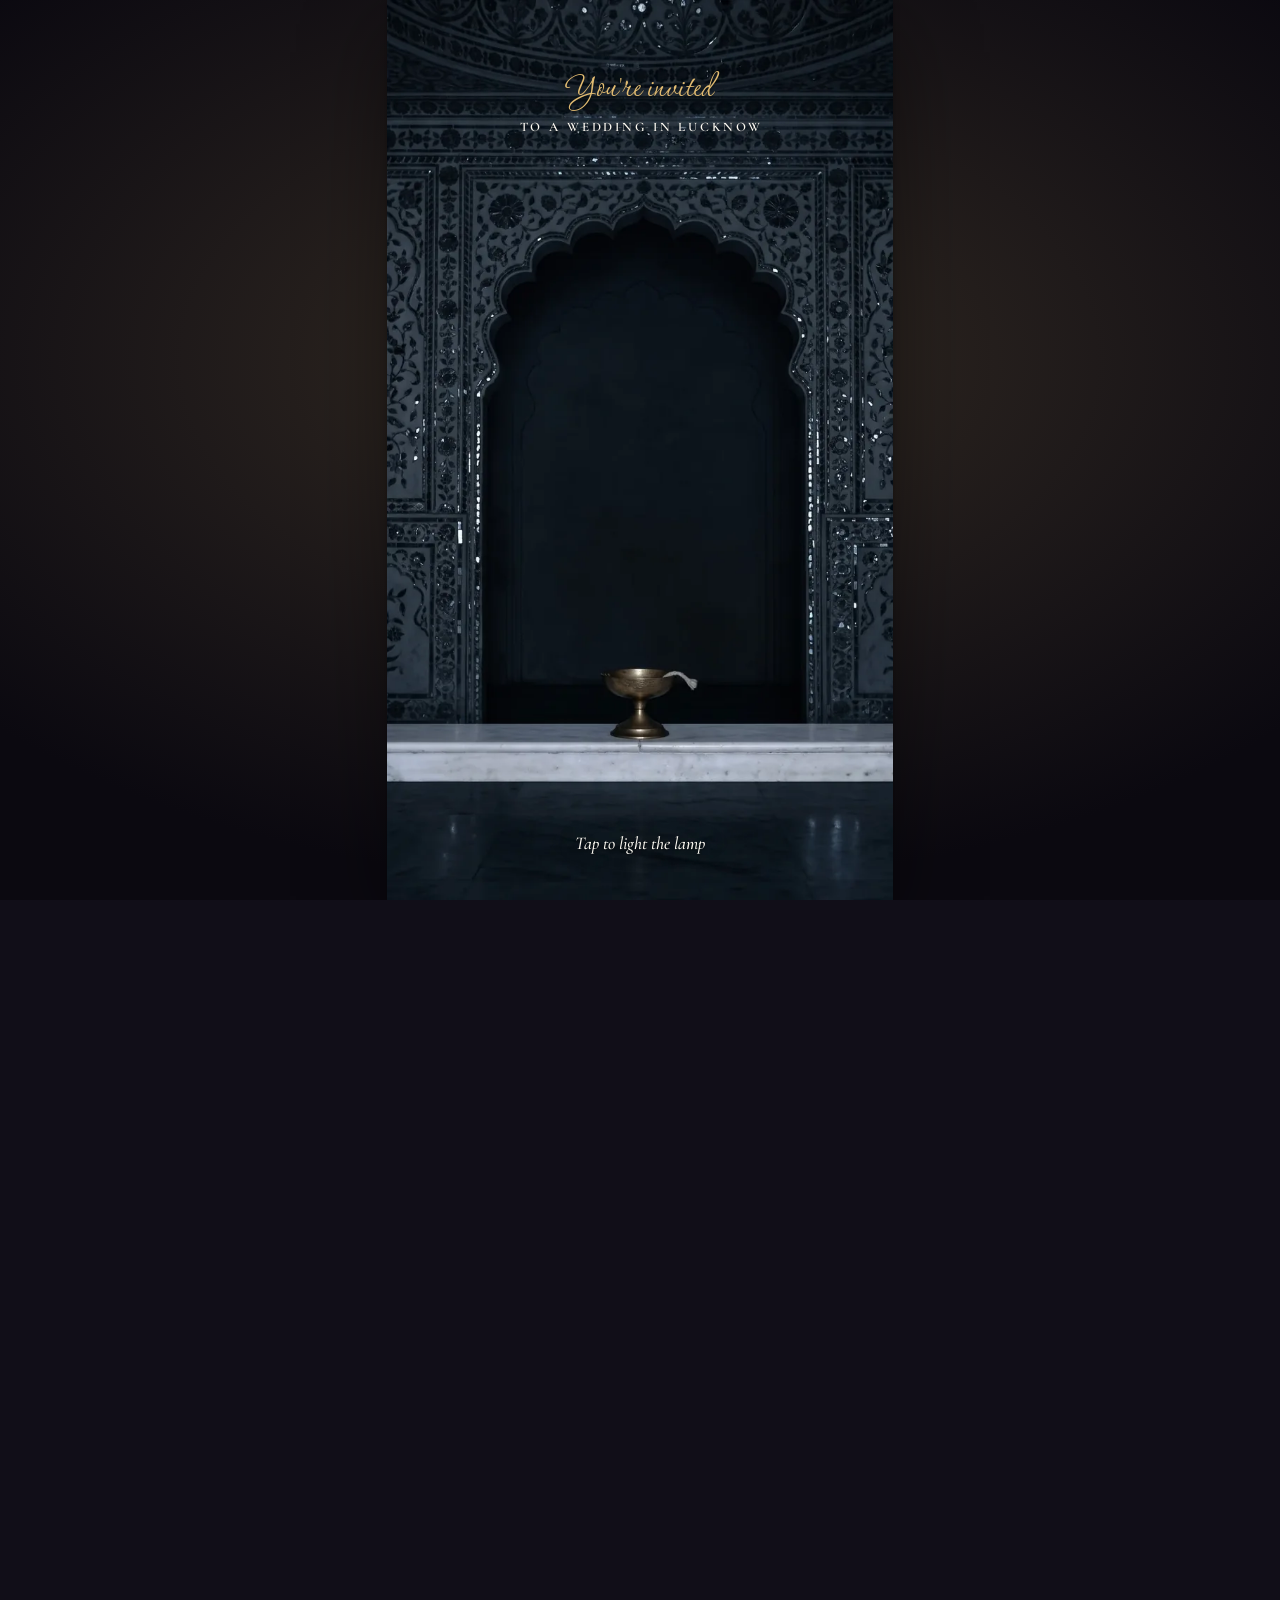
==== bride.html @ cad9c24d "Initial commit: Wedding invitation replication website with Bride and Groom cards" ====
<!doctype html>
<html lang="en">
<head>
<meta charset="utf-8">
<meta name="viewport" content="width=device-width, initial-scale=1, viewport-fit=cover">
<meta name="theme-color" content="#14111C">
<title>Priyanka &amp; Amit — 04 December 2026 | Wedding Invitation</title>
<meta name="description" content="An invitation to the auspicious wedding of Priyanka Yadav &amp; Amit Yadav, 04 December 2026, Lucknow.">

<link rel="icon" href="assets/images/logo-500.png">
<link rel="preconnect" href="https://fonts.googleapis.com">
<link rel="preconnect" href="https://fonts.gstatic.com" crossorigin>
<link href="https://fonts.googleapis.com/css2?family=Cormorant+Garamond:ital,wght@0,400;0,500;0,600;1,400;1,500&family=Pinyon+Script&family=Tiro+Devanagari+Hindi:ital@0;1&family=Cinzel:wght@400;600;700&display=swap" rel="stylesheet">
<link rel="stylesheet" href="assets/css/engine.css">

<style>
/* Ganesh & Shloka Top Bar */
.shloka-banner {
  text-align: center;
  color: #d9b26a;
  font-family: 'Tiro Devanagari Hindi', serif;
  font-size: 14px;
  letter-spacing: 0.06em;
  padding: 8px 12px 2px;
}
</style>

<script>
// Mock fetch for local file:// execution so theme.json loads flawlessly without CORS blocks
(function() {
  const THEME_DATA = {"layout": "keepsake", "id": "sheesh-mahal", "name": "Sheesh Mahal", "line": "A mirror palace in the dark. One lamp is lit, a thousand mirrors catch it, and your names wait in the glowing arch.", "story": "In a Sheesh Mahal, the walls and the dome are set with thousands of tiny convex mirrors, so one lamp is enough to light the whole hall. Your invite opens in the dark, lights a single lamp and lets the mirrors do the rest, then keeps glittering behind your names.", "palette": {"ink": "#F3EADB", "paper": "#14111C", "accent": "#D9B26A", "accent2": "#8E93A3", "gold": "#E2BC72", "night": "#0B0910"}, "fonts": {"script": "Corinthia", "serif": "Cormorant Garamond", "deva": "Tiro Devanagari Hindi", "display": "Italiana"}, "moods": {"haldi": {"accent": "#E3A93B", "paper": "#1B1510"}, "mehendi": {"accent": "#8DB36A", "paper": "#121712"}, "sangeet": {"accent": "#C58BD9", "paper": "#16101C"}, "wedding": {"accent": "#E07A62", "paper": "#1C1012"}, "reception": {"accent": "#D9B26A", "paper": "#14111C"}}, "opening": {"type": "keepsake", "gesture": "lamp", "film": "opening.mp4", "first": "opening-first.webp", "last": "opening-last.webp", "loop": "loop.mp4", "aspect": "9 / 16", "focus": [0.15, 0.18, 0.85, 0.86], "tap": [0.2, 0.24, 0.8, 0.86], "from": 0.3, "rate": 1.2, "writeAt": 4.3, "names": {"left": 0.27, "top": 0.33, "right": 0.73, "bottom": 0.64}, "tone": "light", "glints": [{"left": 0.02, "top": 0.12, "right": 0.2, "bottom": 0.72}, {"left": 0.8, "top": 0.12, "right": 0.98, "bottom": 0.72}, {"left": 0.12, "top": 0, "right": 0.88, "bottom": 0.16}], "hint": {"en": "Tap to light the lamp", "hi": "दीया जलाने के लिए छुएँ"}, "filmNote": "Made once in Google Flow (experiments/collections/2026-10-31-next-films, runs/flow/generations.json): Nano Banana keyframes sheesh-k0-a (the mirror hall in the dark, an unlit diya on a marble ledge) and sheesh-k1-a (the hall lit), and a Veo 3.1 Fast clip between them, cut at 5.6 s while the hall is at its brightest (Veo then dimmed it towards the keyframe), settled onto the first keyframe and cropped to the centred 9:16 window clear of Flow's marks. loop.mp4 is the film's last 1.5 s played backwards then forwards, so it starts on the frame the film ends on. Positions are fractions of the cropped frame.", "edge": {"top": "#111a23", "bottom": "#0c1822"}}, "art": {"closed": "closed.webp", "open": "open.webp", "hero": "hero.webp", "paper": "paper.webp", "frame": "frame.webp", "divider": "divider.webp", "corner": "corner.webp", "motif": "motif.webp", "frameZone": {"top": 0.3, "bottom": 0.9, "left": 0.17, "right": 0.83}, "heroCouple": null, "cardHero": {"file": "open.webp", "focus": [0.5, 0.45]}, "fn": {"haldi": "fn-haldi.webp", "mehendi": "fn-mehendi.webp", "sangeet": "fn-sangeet.webp", "wedding": "fn-wedding.webp", "reception": "fn-reception.webp", "engagement": "fn-engagement.webp"}, "venue": "venue.webp", "dress": "dress.webp", "scenes": {"invite": {"file": "scene-invite.webp", "corners": [[0.2025, 0.1426], [0.5293, 0.1396], [0.5312, 0.8037], [0.1992, 0.8076]]}, "welcome": {"file": "scene-welcome.webp", "corners": [[0.2773, 0.2292], [0.7227, 0.2285], [0.7373, 0.6582], [0.2715, 0.6608]]}, "table": {"file": "scene-table.webp", "corners": [[0.0651, 0.3984], [0.2324, 0.3936], [0.2227, 0.7842], [0.0482, 0.7881]]}, "favour": {"file": "scene-favour.webp", "corners": [[0.3252, 0.3594], [0.6777, 0.3604], [0.6758, 0.6221], [0.3213, 0.6201]]}}}};
  const origFetch = window.fetch;
  window.fetch = async function(url, options) {
    const urlStr = String(url);
    if (urlStr.includes("sheesh-mahal/theme.json") || urlStr.endsWith("theme.json")) {
      return new Response(JSON.stringify(THEME_DATA), {
        status: 200,
        headers: { "Content-Type": "application/json" }
      });
    }
    try {
      return await origFetch(url, options);
    } catch (e) {
      if (urlStr.includes("theme.json")) {
        return new Response(JSON.stringify(THEME_DATA), {
          status: 200,
          headers: { "Content-Type": "application/json" }
        });
      }
      throw e;
    }
  };
})();

window.SAATH = {
  "root": "assets/",
  "data": {
  "theme": "sheesh-mahal",
  "lang": "en",
  "community": "north-hindu",
  "her": {
    "en": "Priyanka",
    "hi": "प्रियंका",
    "full": {
      "en": "Ayu. Priyanka Yadav",
      "hi": "आयु० प्रियंका यादव"
    },
    "vibe": {
      "en": "Graceful & Radiant",
      "hi": "सौम्य एवं मनमोहक"
    },
    "loves": [
      "lotus",
      "traditional-music",
      "diya",
      "mehendi",
      "sitar",
      "peacock"
    ]
  },
  "him": {
    "en": "Amit",
    "hi": "अमित",
    "full": {
      "en": "Chi. Amit Yadav",
      "hi": "चि० अमित यादव"
    },
    "vibe": {
      "en": "Noble & Honorable",
      "hi": "सज्जन एवं कर्मठ"
    },
    "loves": [
      "cricket",
      "family",
      "travel",
      "music",
      "books"
    ]
  },
  "parents": {
    "her": {
      "en": "Smt. Vimla Yadav & Shri Shivram Yadav",
      "hi": "श्रीमती विमला यादव एवं श्री शिवराम यादव"
    },
    "him": {
      "en": "Smt. Janki Yadav & Late Shri Bajrang Yadav",
      "hi": "श्रीमती जानकी यादव एवं स्व० बजरंग यादव"
    }
  },
  "wedding": "2026-12-04T19:00:00+05:30",
  "city": {
    "en": "Lucknow",
    "hi": "लखनऊ"
  },
  "journey": {
    "from": {
      "en": "Lucknow",
      "hi": "लखनऊ"
    }
  },
  "venue": {
    "name": {
      "en": "Chaudhary Garden Marriage Lawn",
      "hi": "चौधरी गार्डेन मैरिज लॉन"
    },
    "address": {
      "en": "Shraddha Nagar, Sector-1, Gomti Nagar, Lucknow, Uttar Pradesh",
      "hi": "श्रद्धा नगर, सेक्टर-1, गोमती नगर, लखनऊ, उत्तर प्रदेश"
    },
    "map": "https://www.google.com/maps/search/?api=1&query=Chaudhary+Garden+Marriage+Lawn+Shraddha+Nagar+Sector+1+Gomti+Nagar+Lucknow"
  },
  "travel": [
    {
      "en": "Lucknow Charbagh Railway Station (LKO) is approx 25 minutes away.",
      "hi": "लखनऊ चारबाग रेलवे स्टेशन लगभग 25 मिनट की दूरी पर है।"
    },
    {
      "en": "Chaudhary Charan Singh International Airport (LKO) is approx 35 minutes away.",
      "hi": "चौधरी चरण सिंह अंतर्राष्ट्रीय हवाई अड्डा लगभग 35 मिनट की दूरी पर है।"
    }
  ],
  "stay": [
    {
      "name": {
        "en": "Family Residence & Guest Accommodations",
        "hi": "पारिवारिक निवास एवं अतिथि व्यवस्था"
      },
      "note": {
        "en": "33-C, Jai Vihar Colony, Lane-2, Indira Nagar, Lucknow",
        "hi": "33-सी, जय विहार कालोनी, लेन-2, इन्दिरा नगर, लखनऊ"
      }
    }
  ],
  "events": [
    {
      "id": "tel-pujan",
      "art": "haldi",
      "name": {
        "en": "Tel Pujan",
        "hi": "तेल पूजन"
      },
      "start": "2026-12-02T16:00:00+05:30",
      "end": "2026-12-02T20:00:00+05:30",
      "place": {
        "en": "Bride's Residence: 33-C, Jai Vihar Colony, Lane-2, Indira Nagar, Lucknow",
        "hi": "कन्या निवास: 33-सी, जय विहार कालोनी, लेन-2, इन्दिरा नगर, लखनऊ"
      },
      "dress": {
        "en": "Traditional Indian / Festive Auspicious",
        "hi": "पारंपरिक भारतीय परिधान"
      },
      "palette": [
        "#E3A93B",
        "#D9822B",
        "#F8E6C8"
      ]
    },
    {
      "id": "haldi-mehendi",
      "art": "mehendi",
      "name": {
        "en": "Haldi & Mehendi",
        "hi": "हल्दी एवं मेंहदी"
      },
      "start": "2026-12-03T16:00:00+05:30",
      "end": "2026-12-03T21:00:00+05:30",
      "place": {
        "en": "Bride's Residence: 33-C, Jai Vihar Colony, Lane-2, Indira Nagar, Lucknow",
        "hi": "कन्या निवास: 33-सी, जय विहार कालोनी, लेन-2, इन्दिरा नगर, लखनऊ"
      },
      "dress": {
        "en": "Yellows, Greens & Floral Elegance",
        "hi": "हल्दी पीला, हरा एवं फ्लोरल"
      },
      "palette": [
        "#F2C45A",
        "#4F7A3A",
        "#FEF3C7"
      ]
    },
    {
      "id": "wedding",
      "art": "wedding",
      "name": {
        "en": "Tilak & Shubh Vivah",
        "hi": "तिलक एवं शुभ विवाह"
      },
      "start": "2026-12-04T19:00:00+05:30",
      "end": "2026-12-04T23:59:00+05:30",
      "place": {
        "en": "Chaudhary Garden Marriage Lawn, Shraddha Nagar, Sector-1, Gomti Nagar, Lucknow",
        "hi": "चौधरी गार्डेन मैरिज लॉन, श्रद्धा नगर, सेक्टर-1, गोमती नगर, लखनऊ"
      },
      "dress": {
        "en": "Royal Indian Attire, Ethnic Silks & Sparkle",
        "hi": "शाही भारतीय परिधान, रेशमी वस्त्र"
      },
      "palette": [
        "#A3122F",
        "#E88B1E",
        "#F6ECD6"
      ]
    },
    {
      "id": "vidaai",
      "art": "reception",
      "name": {
        "en": "Vidaai (Bheegi Palkein)",
        "hi": "भीगी पलकें (विदाई)"
      },
      "start": "2026-12-05T07:00:00+05:30",
      "end": "2026-12-05T10:00:00+05:30",
      "place": {
        "en": "Chaudhary Garden Marriage Lawn, Gomti Nagar, Lucknow",
        "hi": "चौधरी गार्डेन मैरिज लॉन, गोमती नगर, लखनऊ"
      },
      "dress": {
        "en": "Traditional Indian",
        "hi": "पारंपरिक भारतीय"
      },
      "palette": [
        "#B88E62",
        "#D9B26A",
        "#F5EDE0"
      ]
    }
  ],
  "story": {
    "en": "With the divine blessings of Lord Ganesha and our revered elders, two families unite in love, joy, and celebration as Priyanka and Amit begin their lifelong sacred journey.",
    "hi": "परमपिता परमेश्वर एवं भगवान श्री गणेश की असीम अनुकम्पा से, हमारे आदरणीय बुजुर्गों के शुभाशीर्वाद से, प्रियंका एवं अमित का मंगल-परिणय संस्कार सम्पन्न होने जा रहा है।"
  },
  "timeline": [
    {
      "when": {
        "en": "02 Dec 2026",
        "hi": "०२ दिसम्बर २०२६"
      },
      "what": {
        "en": "Tel Pujan at Indira Nagar Residence",
        "hi": "शुभ तेल पूजन, इन्दिरा नगर निवास"
      }
    },
    {
      "when": {
        "en": "03 Dec 2026",
        "hi": "०३ दिसम्बर २०२६"
      },
      "what": {
        "en": "Haldi & Mehendi festivities",
        "hi": "उल्लास भरी हल्दी एवं मेंहदी की रस्म"
      }
    },
    {
      "when": {
        "en": "04 Dec 2026",
        "hi": "०४ दिसम्बर २०२६"
      },
      "what": {
        "en": "Tilak & Shubh Vivah, Chaudhary Garden",
        "hi": "तिलक एवं पावन शुभ विवाह संस्कार"
      }
    },
    {
      "when": {
        "en": "05 Dec 2026",
        "hi": "०५ दिसम्बर २०२६"
      },
      "what": {
        "en": "Vidaai - Bheegi Palkein",
        "hi": "स्नेह भरी विदाई - भीगी पलकें"
      }
    }
  ],
  "family": null,
  "families": [],
  "rsvp": true,
  "rsvpBy": "2026-11-28",
  "rsvpPhone": "9415837514",
  "contacts": [
    {
      "name": {
        "en": "Shri Shivram Yadav",
        "hi": "श्री शिवराम यादव"
      },
      "phone": "9415837514"
    },
    {
      "name": {
        "en": "Family Helpline",
        "hi": "परिवार संपर्क"
      },
      "phone": "9044802050"
    }
  ],
  "song": {
    "url": "",
    "title": {
      "en": "Shehnai & Sitar Melody",
      "hi": "शहनाई एवं सितार वादन"
    },
    "artist": "Classical Traditional"
  },
  "signoff": {
    "en": "Cordially Invited by: Smt. Vimla Yadav & Shri Shivram Yadav & Entire Family",
    "hi": "विनीत: श्रीमती विमला यादव व श्री शिवराम यादव एवं समस्त यादव परिवार"
  },
  "logo": {
    "family": "custom"
  },
  "logoSrc": "assets/images/logo.png",
  "logoDark": "assets/images/logo.png",
  "draft": false,
  "slug": "priyanka-amit",
  "api": null,
  "familyKey": null
}
};
</script>
</head>
<body class="sealed">

<a class="skip" href="#invitation" id="skip">Skip the opening and read the invitation</a>
<div class="backdrop" aria-hidden="true"></div>

<div class="gate" id="gate">
  <p class="greet" id="greet"></p>
  <div class="stage" id="stage"></div>
  <p class="hint" id="hint" aria-hidden="true"></p>
</div>

<main class="col" id="main">
  <p class="today" id="today" hidden></p>
  <header class="hero" id="hero">
    <img class="hero-art" id="heroArt" alt="" decoding="async">
    <div class="hero-words" id="heroWords"></div>
  </header>
  <a class="down" href="#paper" id="down"></a>
  <div class="paper" id="paper"></div>
</main>

<div class="controls" id="controls" hidden>
  <button class="lang" id="langBtn" type="button" aria-label="Switch language"></button>
  <button class="sound" id="soundBtn" type="button" aria-pressed="false" aria-label="Play music">
    <svg class="i-play" viewBox="0 0 24 24" aria-hidden="true"><path d="M8 5.5v13l10.5-6.5z" fill="currentColor"/></svg>
    <svg class="i-pause" viewBox="0 0 24 24" aria-hidden="true"><path d="M7.5 5.5h3v13h-3zM13.5 5.5h3v13h-3z" fill="currentColor"/></svg>
  </button>
</div>

<audio id="music" preload="none" loop></audio>
<script src="assets/js/openings.js"></script>
<script src="assets/js/engine.js"></script>
</body>
</html>
---- assets/css/engine.css ----
/* The invite engine's styles. Every collection sets the palette and fonts through theme.json;
   nothing here names a collection except the few opening-specific touches at the end. */
:root {
  --ink: #574d43;
  --paper: #fbf8f2;
  --accent: #a3122f;
  --accent2: #e88b1e;
  --gold: #b08d4c;
  --night: #2a1f18;
  --linen: color-mix(in srgb, var(--paper) 82%, var(--ink));
  --ink-soft: color-mix(in srgb, var(--ink) 68%, var(--paper));
  --hi: color-mix(in srgb, var(--paper) 55%, white);
  --lo: color-mix(in srgb, var(--ink) 22%, transparent);
  --line: color-mix(in srgb, var(--gold) 32%, transparent);
  --gold-deep: color-mix(in srgb, var(--gold) 72%, black);
  --foil: linear-gradient(100deg, color-mix(in srgb, var(--gold) 72%, black) 0%, var(--gold) 22%, color-mix(in srgb, var(--gold) 45%, white) 38%, color-mix(in srgb, var(--gold) 92%, black) 55%, color-mix(in srgb, var(--gold) 62%, white) 72%, color-mix(in srgb, var(--gold) 70%, black) 100%);
  --foil-deep: linear-gradient(100deg, color-mix(in srgb, var(--gold) 55%, black) 0%, color-mix(in srgb, var(--gold) 85%, black) 30%, color-mix(in srgb, var(--gold) 70%, white) 48%, color-mix(in srgb, var(--gold) 80%, black) 66%, color-mix(in srgb, var(--gold) 50%, black) 100%);
  --script: "Pinyon Script", "Tiro Devanagari Hindi", cursive;
  --serif: "Cormorant Garamond", "Tiro Devanagari Hindi", Georgia, serif;
  --deva: "Tiro Devanagari Hindi", "Cormorant Garamond", serif;
  /* The second languages beyond Hindi (10 November 2026): each script's face, which a theme may
     replace (fonts.mr …, set by engine.js). Every rule written for Hindi covers them too, with
     --deva swapped for the line's own script just below. */
  --l2-mr: "Tiro Devanagari Marathi", "Tiro Devanagari Hindi", serif;
  --l2-bn: "Tiro Bangla", serif;
  --l2-as: "Tiro Bangla", serif;
  --l2-pa: "Tiro Gurmukhi", serif;
  --l2-ur: "Gulzar", "Noto Nastaliq Urdu", serif;
  --display: var(--serif);
  --paper-tex: none;
  --col: min(100vw, 460px);
  --safe-t: env(safe-area-inset-top, 0px);
  --safe-b: env(safe-area-inset-bottom, 0px);
  --ease-out: cubic-bezier(0.23, 1, 0.32, 1);
  --ease-io: cubic-bezier(0.77, 0, 0.175, 1);
}
/* Drawn inside the site's iPhone mockup (?phone=1): inside a frame env() is always 0, so the
   island and home bar get an iPhone 15's real insets. The painting still runs under the island. */
:root.in-phone { --safe-t: 59px; --safe-b: 34px; }
:root.in-phone [id] { scroll-margin-top: var(--safe-t); }
/* A section's own top padding (56 to 64px) already clears the island, so it lands flush. */
:root.in-phone .sec[id] { scroll-margin-top: 0; }
body.dark {
  --ink-soft: color-mix(in srgb, var(--ink) 80%, var(--paper));
  --linen: color-mix(in srgb, var(--paper) 85%, black);
  --hi: color-mix(in srgb, var(--paper) 80%, white);
  --lo: rgba(0, 0, 0, 0.45);
  --gold-deep: color-mix(in srgb, var(--gold) 70%, white);
}

* { box-sizing: border-box; }
html { -webkit-text-size-adjust: 100%; scroll-behavior: smooth; }
body { margin: 0; background: var(--linen); color: var(--ink); font: 400 18px/1.55 var(--serif); -webkit-font-smoothing: antialiased; overflow-x: hidden; }
html:has(body.sealed), body.sealed { overflow: hidden; height: 100svh; }
:is(:lang(hi), :lang(mr), :lang(bn), :lang(as), :lang(pa), :lang(ur)) { font-family: var(--deva); }
/* Each second language's lines take its own script's face wherever a rule asks for --deva. */
:lang(mr) { --deva: var(--l2-mr); }
:lang(bn) { --deva: var(--l2-bn); }
:lang(as) { --deva: var(--l2-as); }
:lang(pa) { --deva: var(--l2-pa); }
:lang(ur) { --deva: var(--l2-ur); }
img { display: block; max-width: 100%; }
button { font: inherit; color: inherit; }
:focus-visible { outline: 2px solid var(--gold); outline-offset: 3px; }

.skip { position: fixed; left: 12px; top: 12px; z-index: 50; padding: 10px 14px; background: var(--paper); color: var(--ink); border-radius: 8px; transform: translateY(-160%); transition: transform 200ms var(--ease-out); }
.skip:focus { transform: none; }
/* Round the invitation on a wide screen: a dim room in the theme's night colour, lit where the
   invitation stands, the way a story is shown on a laptop. Never a blurred copy of the art. */
.backdrop { position: fixed; inset: 0; z-index: -1; background: var(--linen); }
@media (min-width: 560px) { .backdrop { background: radial-gradient(90% 75% at 50% 40%, color-mix(in srgb, var(--night) 80%, var(--gold) 20%), var(--night) 78%); } }

/* ───────── The gate ───────── */
/* The opening's painting fills the screen, under the island and the home bar, and the greeting and
   the hint sit on it (founder, 21 October 2026). The engine sizes the painting's box (fitGate). */
.gate {
  position: fixed; inset: 0; z-index: 20; overflow: hidden;
  background: radial-gradient(120% 80% at 50% 45%, color-mix(in srgb, var(--paper) 70%, transparent), transparent 70%), var(--linen);
  transition: opacity 900ms var(--ease-out), visibility 0s linear 900ms;
}
body.dark .gate { background: radial-gradient(120% 80% at 50% 45%, color-mix(in srgb, var(--night) 60%, transparent), transparent 70%), var(--night); }
/* Until the painting loads, the screen takes its measured edge colours. */
.gate[data-edge], body.dark .gate[data-edge] { background: linear-gradient(var(--gate-top) 18%, var(--gate-bottom) 82%); }
.gate.gone { opacity: 0; visibility: hidden; pointer-events: none; }
/* A screen much wider than the painting (a laptop) shows its whole height in the middle, in the
   same dim room as the invitation (.backdrop), not a blurred copy of it. */
.gate-fill { position: absolute; inset: 0; display: none; background: radial-gradient(90% 75% at 50% 40%, color-mix(in srgb, var(--night) 80%, var(--gold) 20%), var(--night) 78%); }
.gate.framed .gate-fill { display: block; }
.gate-mirror { position: absolute; display: none; background-repeat: no-repeat; transform: scaleY(-1); pointer-events: none; }
.gate.mirrored .gate-mirror { display: block; }
.gate.framed .op-frame { box-shadow: 0 24px 80px rgba(0, 0, 0, 0.42), 0 2px 6px rgba(0, 0, 0, 0.25); }
.stage { position: absolute; inset: 0; z-index: 0; }

/* Taps pass through the words to the painting. Each takes the tone that reads on the part of the
   painting under it, and a soft frost when that part is busy (readGate, as the hero's words do). */
.greet, .hint { position: absolute; z-index: 1; left: 0; right: 0; width: fit-content; max-width: calc(100% - 32px); margin: 0 auto; text-align: center; text-wrap: balance; pointer-events: none; isolation: isolate; --frost-rgb: 0 0 0; --frost-a: 0; --frost-blur: 0px; }
/* As much room above as the hero's words have: 7.5% of the screen, and 4% under an island or notch
   (in the site's phone mockup the island ends 52px down). */
.greet { top: max(7.5svh, calc(var(--safe-t) + 4svh)); font: 400 clamp(32px, 9vw, 40px)/1.1 var(--script); color: var(--gate-lo); }
:root.in-phone .greet { top: calc(52px + 4svh); }
.hint { bottom: max(calc(var(--safe-b) + 22px), 5svh); font: italic 500 18px/1.3 var(--serif); color: var(--gate-ink); animation: hint 2.8s ease-in-out infinite; }
.greet small { display: block; margin-top: 6px; font: 600 13px/1.4 var(--serif); letter-spacing: 0.22em; text-transform: uppercase; color: var(--gate-ink); }
.greet:is(:lang(hi), :lang(mr), :lang(bn), :lang(as), :lang(pa), :lang(ur)) { font: 400 27px/1.3 var(--deva); }
.greet:is(:lang(hi), :lang(mr), :lang(bn), :lang(as), :lang(pa), :lang(ur)) small { letter-spacing: 0.02em; text-transform: none; font: 400 15.5px/1.5 var(--deva); }
.hint:is(:lang(hi), :lang(mr), :lang(bn), :lang(as), :lang(pa), :lang(ur)) { font: 400 16.5px/1.4 var(--deva); }
.greet.tone-dark { color: var(--gate-hi); }
.greet.tone-dark small, .hint.tone-dark { color: var(--gate-cream); }
.greet.tone-dark, .hint.tone-dark { text-shadow: 0 0 18px rgba(0, 0, 0, 0.62), 0 1px 3px rgba(0, 0, 0, 0.55); }
.greet.tone-light, .hint.tone-light { text-shadow: 0 0 18px rgb(255 252 244 / 0.85), 0 0 4px rgb(255 252 244 / 0.7); }
.greet::before, .hint::before { content: ""; position: absolute; z-index: -1; pointer-events: none; inset: -30% -16%; background: radial-gradient(closest-side, rgb(var(--frost-rgb) / var(--frost-a)) 0%, rgb(var(--frost-rgb) / calc(var(--frost-a) * 0.8)) 55%, rgb(var(--frost-rgb) / 0) 100%); -webkit-backdrop-filter: blur(var(--frost-blur)); backdrop-filter: blur(var(--frost-blur)); -webkit-mask-image: radial-gradient(closest-side, #000 60%, transparent 100%); mask-image: radial-gradient(closest-side, #000 60%, transparent 100%); }
.hint::before { inset: -70% -18%; }
@keyframes hint { 50% { translate: 0 -3px; } }
.gate.opening .greet, .gate.opening .hint { opacity: 0; animation: none; transition: opacity 400ms ease; }

.op-frame { position: absolute; inset: 0; overflow: visible; }
.op-frame > img { position: absolute; inset: 0; width: 100%; height: 100%; object-fit: cover; }
.op-pulse { position: absolute; inset: -9%; border-radius: 50%; border: 1px solid color-mix(in srgb, var(--gold) 70%, transparent); animation: pulse 2.8s var(--ease-out) infinite; pointer-events: none; }
@keyframes pulse { 0% { scale: 0.86; opacity: 0.9; } 70%, 100% { scale: 1.25; opacity: 0; } }
.op-glow { position: absolute; width: 14%; aspect-ratio: 1; translate: -50% -50%; border-radius: 50%; pointer-events: none; mix-blend-mode: screen; background: radial-gradient(closest-side, rgba(255, 246, 220, 0.95), rgba(255, 214, 140, 0.5) 45%, rgba(255, 200, 120, 0) 100%); opacity: 0; scale: 0.4; transition: scale 1800ms var(--ease-out), opacity 600ms ease; }
.op-glow.on { opacity: 1; scale: 9; }

/* Envelope */
.op-envelope { perspective: 1600px; }
.op-inside { position: absolute; inset: 0; overflow: hidden; background: linear-gradient(180deg, #efe4cf, #f7efdf 45%, #ead9b8) center / cover; }
.op-inside .op-light { position: absolute; left: var(--cx); top: var(--cy); width: 70%; aspect-ratio: 1 / 1.3; translate: -50% -50%; border-radius: 50%; background: radial-gradient(closest-side, rgba(255, 253, 246, 1), rgba(255, 240, 205, 0.95) 22%, rgba(250, 222, 160, 0.55) 52%, rgba(246, 214, 150, 0)); opacity: 0; scale: 0.15; }
.op-flap { position: absolute; inset: 0; background: #f4eee4 center / 100% 100% no-repeat; backface-visibility: hidden; transition: transform 1250ms cubic-bezier(0.55, 0, 0.25, 1), opacity 650ms ease 650ms, filter 1250ms ease; }
.op-flap.top { clip-path: polygon(0 0, 100% 0, var(--cx) var(--cy)); transform-origin: 50% 0; }
.op-flap.bottom { clip-path: polygon(0 100%, 100% 100%, var(--cx) var(--cy)); transform-origin: 50% 100%; }
.op-flap.left { clip-path: polygon(0 0, 0 100%, var(--cx) var(--cy)); transform-origin: 0 50%; filter: brightness(0.985); }
.op-flap.right { clip-path: polygon(100% 0, 100% 100%, var(--cx) var(--cy)); transform-origin: 100% 50%; filter: brightness(0.985); }
.op-ring { position: absolute; inset: 0; width: 100%; height: 100%; pointer-events: none; mix-blend-mode: screen; }
.op-seal { position: absolute; left: var(--cx); top: var(--cy); width: 27%; aspect-ratio: 1; translate: -50% -50%; padding: 0; border: 0; border-radius: 50%; background: none; cursor: pointer; filter: drop-shadow(0 5px 6px rgba(70, 50, 22, 0.32)) drop-shadow(0 1px 1px rgba(70, 50, 22, 0.3)); transition: scale 160ms var(--ease-out), opacity 500ms ease, filter 500ms ease; -webkit-tap-highlight-color: transparent; }
.op-seal canvas { width: 100%; height: 100%; display: block; }
.op-seal:active, .op-seal.pressed { scale: 0.95; }
.op-seal.gone { scale: 1.16; opacity: 0; filter: blur(3px); pointer-events: none; }
.op-seal.gone .op-pulse { display: none; }
.op-envelope.open .op-inside .op-light { opacity: 1; scale: 3.2; transition: scale 1500ms var(--ease-out) 100ms, opacity 500ms ease; }
.op-envelope.open .op-flap { filter: brightness(0.9); }
.op-envelope.open .op-flap.top { transform: rotateX(-112deg); opacity: 0; }
.op-envelope.open .op-flap.bottom { transform: rotateX(112deg); opacity: 0; transition-delay: 160ms, 810ms, 160ms; }
.op-envelope.open .op-flap.left { transform: rotateY(112deg); opacity: 0; transition-delay: 80ms, 730ms, 80ms; }
.op-envelope.open .op-flap.right { transform: rotateY(-112deg); opacity: 0; transition-delay: 80ms, 730ms, 80ms; }
/* An envelope lying on paper: the closed painting stays whole; the V flap folds up from its hinge
   while the open painting (flap lying open, the card showing) fades in. */
.op-envelope.on-paper .op-over { position: absolute; inset: 0; width: 100%; height: 100%; object-fit: cover; transition: opacity 700ms ease 420ms; }
.op-envelope.on-paper .op-flap.top { clip-path: polygon(var(--fx0) var(--fy0), var(--fx1) var(--fy0), var(--tx) var(--ty)); transform-origin: 50% var(--fy0); z-index: 4; }
.op-envelope.on-paper .op-seal { z-index: 6; }
/* On the desk (openings.js unfold): the envelope's inside, the flap's paper back, the card and the pocket in front of it. */
.op-hollow { position: absolute; inset: 0; z-index: 1; opacity: 0; transition: opacity 180ms ease; background: linear-gradient(180deg, color-mix(in srgb, var(--env-paper, #e9dcc3) 78%, #3a2a1a) 0%, color-mix(in srgb, var(--env-paper, #e9dcc3) 94%, #3a2a1a) 75%); }
.op-flapback { position: absolute; inset: 0; z-index: 1; transform: scaleY(0); background: linear-gradient(0deg, color-mix(in srgb, var(--env-paper, #efe4cf) 92%, #5a4630), color-mix(in srgb, var(--env-paper, #efe4cf) 88%, white) 70%); }
.op-card { position: absolute; z-index: 2; border-radius: 3px; background: var(--card-paper, #fbf6ea) var(--paper-tex) center / 420px; box-shadow: 0 1px 2px rgba(60, 40, 20, 0.25), 0 12px 28px rgba(60, 40, 20, 0.2); transform-origin: 50% 50%; will-change: transform; }
.op-card.out { z-index: 7; }
.op-card-in { position: absolute; inset: 6%; display: grid; place-content: center; justify-items: center; text-align: center; border: 1px solid color-mix(in srgb, var(--gold) 55%, transparent); color: var(--gold-deep); }
.op-card-in p { margin: 0; }
.op-card .k { font: 500 clamp(9px, 2.5vw, 12px)/1.4 var(--serif); letter-spacing: 0.2em; text-transform: uppercase; }
.op-card .n { padding: 0.1em 0.2em 0.18em; font: 400 clamp(22px, 7vw, 32px)/1.05 var(--script); }
.op-card .a { font: italic 400 clamp(13px, 3.8vw, 17px)/1 var(--serif); }
.op-card:is(:lang(hi), :lang(mr), :lang(bn), :lang(as), :lang(pa), :lang(ur)) .k, .op-card:is(:lang(hi), :lang(mr), :lang(bn), :lang(as), :lang(pa), :lang(ur)) .a { font-family: var(--deva); font-style: normal; letter-spacing: 0; text-transform: none; }
.op-card:is(:lang(hi), :lang(mr), :lang(bn), :lang(as), :lang(pa), :lang(ur)) .n { font: 400 clamp(20px, 6vw, 28px)/1.3 var(--deva); }
.op-pocket { position: absolute; inset: 0; z-index: 3; background: center / 100% 100% no-repeat; }
.op-envelope.on-paper .op-inside .op-light { display: none; }
.op-envelope.on-paper.open .op-over { opacity: 0; }
.op-envelope.on-paper.open .op-flap.top { transform: rotateX(-150deg); opacity: 0; transition-delay: 0ms, 520ms, 0ms; }

/* Doors */
.op-doors { perspective: 1400px; }
.op-doors .op-over { transition: opacity 120ms linear 60ms; }
.op-doors .op-over.gone { opacity: 0; }
.op-leaf { position: absolute; transform-style: preserve-3d; transition: transform 1700ms cubic-bezier(0.6, 0, 0.2, 1); }
.op-leaf.left { transform-origin: 0 50%; }
.op-leaf.right { transform-origin: 100% 50%; }
.op-leaf-face { position: absolute; inset: 0; background-repeat: no-repeat; backface-visibility: hidden; }
.op-leaf::after { content: ""; position: absolute; inset: 0; background: linear-gradient(90deg, rgba(0, 0, 0, 0.35), rgba(0, 0, 0, 0)); opacity: 0; transition: opacity 1700ms ease; }
.op-leaf.right::after { background: linear-gradient(270deg, rgba(0, 0, 0, 0.35), rgba(0, 0, 0, 0)); }
.op-doors.open .op-leaf.left { transform: rotateY(96deg); }
.op-doors.open .op-leaf.right { transform: rotateY(-96deg); }
.op-doors.open .op-leaf::after { opacity: 1; }
.op-seam { position: absolute; width: 4px; translate: -50% 0; background: linear-gradient(180deg, transparent, rgba(255, 220, 150, 0.95), transparent); filter: blur(2px); opacity: 0; transition: opacity 400ms ease, width 1200ms var(--ease-out); pointer-events: none; }
.op-doors.open .op-seam { opacity: 1; width: 40%; filter: blur(14px); opacity: 0; transition: opacity 1500ms ease 200ms, width 1500ms var(--ease-out); }
/* The open frame matches the closed one outside the doorway, so it must not move or the walls would jump. */
.op-fore { position: absolute; inset: 0; width: 100%; height: 100%; z-index: 4; pointer-events: none; }
.op-tap { position: absolute; z-index: 5; border: 0; background: none; cursor: pointer; }

/* Film: the opening as a short film. Its first frame lies on top until it plays; its last frame holds. */
.op-film .op-video { position: absolute; inset: 0; width: 100%; height: 100%; object-fit: cover; display: block; }
.op-film .op-end { opacity: 0; transition: opacity 400ms ease; }
.op-film .op-end.on { opacity: 1; }
.op-film .op-still { transition: opacity 120ms linear; }
.op-film .op-still.gone { opacity: 0; }

/* Curtains: strips of the closed panels slide to the sides and narrow, then fade into the open painting */
.op-curtains .op-over { transition: opacity 120ms linear 60ms; }
.op-curtains .op-over.gone { opacity: 0; }
.op-strip { position: absolute; overflow: hidden; transition: transform 1500ms cubic-bezier(0.55, 0, 0.2, 1) var(--delay, 0ms), opacity 520ms ease calc(1150ms + var(--delay, 0ms)); }
.op-strip.left { transform-origin: 0 50%; }
.op-strip.right { transform-origin: 100% 50%; }
.op-strip-face { position: absolute; inset: 0; background-repeat: no-repeat; }
/* The folds deepen as the cloth bunches. */
.op-fold { position: absolute; inset: 0; background: linear-gradient(90deg, rgba(0, 0, 0, 0.32), rgba(255, 240, 220, 0.06) 45%, rgba(0, 0, 0, 0.28)); opacity: 0; transition: opacity 1400ms ease var(--delay, 0ms); }
.op-curtains.open .op-strip { transform: translateX(var(--dx)) scaleX(var(--k)); opacity: 0; }
.op-curtains.open .op-fold { opacity: 1; }
.op-curtains.open .op-seam { opacity: 1; width: 40%; filter: blur(14px); opacity: 0; transition: opacity 1500ms ease 200ms, width 1500ms var(--ease-out); }

/* Light from a point */
.op-reveal .op-over { will-change: mask-image; }
.op-sparks { position: absolute; inset: 0; width: 100%; height: 100%; pointer-events: none; }
.op-point { position: absolute; width: 22%; aspect-ratio: 1; translate: -50% -50%; border: 0; border-radius: 50%; background: radial-gradient(closest-side, rgba(255, 238, 200, 0.28), transparent); cursor: pointer; -webkit-tap-highlight-color: transparent; touch-action: none; }
.op-point.holding { background: radial-gradient(closest-side, rgba(255, 238, 200, 0.55), transparent); scale: 1.08; transition: scale 650ms var(--ease-out), background 650ms ease; }

@media (prefers-reduced-motion: reduce) {
  .hint, .op-pulse { animation: none; }
  .op-flap, .op-leaf, .op-strip { transition: opacity 400ms ease !important; transform: none !important; }
}

/* ───────── The column ───────── */
.col { position: relative; width: var(--col); margin: 0 auto; background: var(--paper); box-shadow: 0 0 0 1px var(--line), 0 30px 80px rgba(40, 28, 12, 0.14); }
.today { position: sticky; top: 0; z-index: 5; margin: 0; padding: calc(10px + var(--safe-t)) 16px 10px; text-align: center; background: var(--accent-fill, var(--accent)); color: #fff; font: 500 15px/1.4 var(--serif); }
.today[hidden] { display: none; }
.hero { position: relative; overflow: hidden; background: var(--night); }
/* A layout (invite/layouts/) draws the first screen itself. */
.hero.custom { background: var(--paper); }
.hero.custom .hero-art, .hero.custom .hero-words { display: none; }
/* The painting fills the first screen like a story, with "Scroll down" just under it: never shorter
   than the painting's own shape (so it is always cut at its sides, and the calm zone's heights hold),
   never taller than a tall phone's. */
.hero-art { width: 100%; height: clamp(calc(var(--col) * 1.5), calc(100svh - 72px), calc(var(--col) * 2.17)); object-fit: cover; }
.hero.plain .hero-art { visibility: hidden; }
.hero.plain { background: linear-gradient(180deg, color-mix(in srgb, var(--paper) 85%, var(--gold)), var(--paper)); }
.body-open .hero-art { animation: settle 2.6s var(--ease-out) both; }
@keyframes settle { from { scale: 1.07; } to { scale: 1; } }
.hero-words { position: absolute; left: 15%; right: 15%; top: 12%; display: grid; justify-items: center; text-align: center; color: var(--gold-deep); text-shadow: 0 0 18px color-mix(in srgb, var(--paper) 90%, transparent), 0 0 4px color-mix(in srgb, var(--paper) 80%, transparent); }
body.dark .hero-words, .hero.tone-dark .hero-words { text-shadow: 0 0 18px rgba(0, 0, 0, 0.7), 0 0 4px rgba(0, 0, 0, 0.6); }
.hero.tone-dark .hw-pre, .hero.tone-dark .hw-date { color: #fff8ec; }
.hero.tone-dark .hw-name { --foil: linear-gradient(100deg, #f3dca0 0%, #fff4d6 30%, #e8c77e 55%, #fff1c9 75%, #e2bd70 100%); filter: drop-shadow(0 0 10px rgba(0, 0, 0, 0.55)); }
.hero-words > * { margin: 0; }
.hw-names { display: grid; justify-items: center; }
.hw-names > * { margin: 0; }
/* When the calm part of the painting is short, the names share one line. */
.hw-inline .hw-names { display: flex; align-items: baseline; justify-content: center; gap: 0.16em; white-space: nowrap; }
.hw-inline .hw-amp { margin: 0; }
.hero-words { --hw-k: 1; --frost-rgb: 250 245 235; --frost-a: 0; --frost-blur: 0px; z-index: 1; isolation: isolate; }
/* The engine measures the painting under the words and frosts it when it is too busy to read. */
.hero-words::before { content: ""; position: absolute; z-index: -1; pointer-events: none; inset: -22% -34%; background: radial-gradient(closest-side, rgb(var(--frost-rgb) / var(--frost-a)) 0%, rgb(var(--frost-rgb) / calc(var(--frost-a) * 0.8)) 55%, rgb(var(--frost-rgb) / 0) 100%); -webkit-backdrop-filter: blur(var(--frost-blur)); backdrop-filter: blur(var(--frost-blur)); -webkit-mask-image: radial-gradient(closest-side, #000 60%, transparent 100%); mask-image: radial-gradient(closest-side, #000 60%, transparent 100%); }
.hero.tone-light { --hw-ink: var(--ink); }
body.dark .hero.tone-light { --hw-ink: color-mix(in srgb, var(--night) 80%, black); }
.hero.tone-light .hero-words { text-shadow: 0 0 18px color-mix(in srgb, var(--paper) 90%, transparent), 0 0 4px color-mix(in srgb, var(--paper) 80%, transparent); }
.hero.tone-light .hw-pre, .hero.tone-light .hw-date { color: var(--hw-ink); }
.hero.tone-light .hw-name { filter: drop-shadow(0 0 10px color-mix(in srgb, var(--paper) 90%, transparent)); }
/* Only the names scale to fit the painting; the small lines never drop below a readable size. */
.hw-pre { font: 500 max(15px, calc(clamp(15px, 4.4vw, 18px) * var(--hw-k)))/1.25 var(--serif); color: var(--ink); }
/* A script capital's swash rises well above its line: keep it off the line above. */
.hero-words > .hw-pre { margin-bottom: calc(clamp(44px, 14vw, 62px) * var(--hw-k) * 0.2); }
.hw-inline > .hw-pre { margin-bottom: 0.2em; }
body.dark .hw-pre, body.dark .hw-date { color: color-mix(in srgb, var(--paper) 30%, white); }
.hw-pre:is(:lang(hi), :lang(mr), :lang(bn), :lang(as), :lang(pa), :lang(ur)) { font: 400 max(16px, calc(17px * var(--hw-k)))/1.5 var(--deva); }
.hw-name { font: 400 calc(clamp(44px, 14vw, 62px) * var(--hw-k))/1.02 var(--script); background: var(--foil); -webkit-background-clip: text; background-clip: text; color: transparent; text-shadow: none; filter: drop-shadow(0 0 10px color-mix(in srgb, var(--paper) 90%, transparent)); padding: 0.22em 0.24em 0.32em; margin: -0.22em -0.12em -0.32em; }
/* Foil words show only inside their own box (background-clip: text), so a script name's swashes
   and tails, which reach past its line, get room in the padding, given back by the margin. */
body.dark .hw-name { filter: drop-shadow(0 0 10px rgba(0, 0, 0, 0.6)); }
.hw-name:is(:lang(hi), :lang(mr), :lang(bn), :lang(as), :lang(pa), :lang(ur)) { font: 400 calc(clamp(40px, 12vw, 54px) * var(--hw-k))/1.25 var(--deva); }
.hw-amp { font: italic 400 calc(clamp(30px, 9vw, 38px) * var(--hw-k))/1 var(--serif); background: var(--foil-deep); -webkit-background-clip: text; background-clip: text; color: transparent; text-shadow: none; margin: 0 0 0.12em; padding: 0 0.1em; }
.hero.tone-dark .hw-amp { --foil-deep: linear-gradient(100deg, #e2bd70 0%, #fff1c9 45%, #d9b062 100%); }
.hw-amp:is(:lang(hi), :lang(mr), :lang(bn), :lang(as), :lang(pa), :lang(ur)) { font: 400 20px/1.4 var(--deva); margin: 0; }
.hw-rule { width: 50%; margin: 6px 0 4px !important; color: var(--gold); display: block; }
.hw-rule .divider-art, .hw-rule .orn { display: block; width: 100%; height: auto; }
.hero-words.hw-inline > .hw-rule { width: min(56%, calc(190px * var(--hw-k) + 40px)); }
.hw-date { font: 500 14px/1.5 var(--serif); letter-spacing: 0.2em; text-transform: uppercase; color: var(--ink); }
.hw-date:is(:lang(hi), :lang(mr), :lang(bn), :lang(as), :lang(pa), :lang(ur)) { letter-spacing: 0; text-transform: none; font: 400 16px/1.5 var(--deva); }
.body-open .hero-words > :not(.hw-names), .body-open .hw-names > * { animation: rise 1.4s var(--ease-out) both; }
.body-open .hw-names > :nth-child(1) { animation-delay: 0.15s; }
.body-open .hw-names > :nth-child(2) { animation-delay: 0.3s; }
.body-open .hw-names > :nth-child(3) { animation-delay: 0.45s; }
.body-open .hero-words > .hw-rule, .body-open .hero-words > .hw-date { animation-delay: 0.6s; }
@keyframes rise { from { opacity: 0; translate: 0 14px; filter: blur(4px); } }
/* The names carry a drop-shadow of their own, and Safari can't blend blur() into it: it left them
   blurred for good on iPhones. They rise without the blur. */
.body-open .hw-names > .hw-name { animation-name: rise-clear; }
@keyframes rise-clear { from { opacity: 0; translate: 0 14px; } }
.down { position: relative; z-index: 1; display: grid; justify-items: center; gap: 2px; padding: 14px 0 6px; color: var(--ink-soft); text-decoration: none; font: 400 26px/1 var(--script); background: var(--paper-tex) center top / 512px auto, var(--paper); }
.down + .paper > .sec:first-child { padding-top: 30px; }
/* The painting fades into the page, and "Scroll down" sits on that calm ground in the page's own ink. */
.hero::after { content: ""; position: absolute; inset: auto 0 0; height: 9%; pointer-events: none; background: linear-gradient(to bottom, color-mix(in srgb, var(--paper) 0%, transparent), color-mix(in srgb, var(--paper) 55%, transparent) 45%, color-mix(in srgb, var(--paper) 92%, transparent) 78%, var(--paper)); }
.hero.plain::after { display: none; }

.down:is(:lang(hi), :lang(mr), :lang(bn), :lang(as), :lang(pa), :lang(ur)) { font: 400 15px/1.4 var(--deva); }
.down svg { width: 22px; height: 22px; animation: bob 2.4s ease-in-out infinite; }
@keyframes bob { 50% { translate: 0 4px; } }

/* ───────── Paper ───────── */
.paper { position: relative; background: var(--paper-tex) center / 512px auto, var(--paper); }
.sec { padding: 64px 24px 8px; text-align: center; }
.sec + .sec { padding-top: 56px; }
.h { margin: -0.18em 0 -0.26em; font: 400 clamp(38px, 10.6vw, 46px)/1.15 var(--script); background: var(--foil); -webkit-background-clip: text; background-clip: text; color: transparent; padding: 0.18em 0.24em 0.26em; }
.h:is(:lang(hi), :lang(mr), :lang(bn), :lang(as), :lang(pa), :lang(ur)) { font: 400 30px/1.4 var(--deva); padding-top: 4px; }
.h3 { margin: 26px 0 6px; font: 500 15px/1.4 var(--serif); letter-spacing: 0.18em; text-transform: uppercase; color: var(--ink-soft); }
.h3:is(:lang(hi), :lang(mr), :lang(bn), :lang(as), :lang(pa), :lang(ur)) { letter-spacing: 0; text-transform: none; font: 400 17px/1.4 var(--deva); }
.sec-orn { margin: 8px auto 14px; color: var(--gold); width: 150px; }
.sec-orn.small { width: 110px; margin: 6px auto; }
.sec-orn .orn, .sec-orn .divider-art { display: block; width: 100%; height: auto; }
.orn { width: 150px; height: 14px; }
.lede { margin: 0 auto; max-width: 30ch; color: var(--ink-soft); font-size: 18px; }
.lede:is(:lang(hi), :lang(mr), :lang(bn), :lang(as), :lang(pa), :lang(ur)) { font-size: 16px; }
.soft { color: var(--ink-soft); }
.caps { font: 500 13px/1.6 var(--serif); letter-spacing: 0.2em; text-transform: uppercase; color: var(--ink-soft); }
.caps:is(:lang(hi), :lang(mr), :lang(bn), :lang(as), :lang(pa), :lang(ur)) { font: 400 15px/1.6 var(--deva); letter-spacing: 0; text-transform: none; }
.reveal { opacity: 0; translate: 0 18px; transition: opacity 900ms var(--ease-out), translate 900ms var(--ease-out); }
.reveal.in { opacity: 1; translate: 0 0; }
@media (prefers-reduced-motion: reduce) { .reveal { opacity: 1; translate: none; transition: none; } .body-open .hero-art, .body-open .hero-words > *, .body-open .hw-names > * { animation: none; } .down svg { animation: none; } }
/* The builder's preview (?quiet) loads again after every edit: nothing plays in, so only the edit changes. */
.quiet .reveal { opacity: 1; translate: none; transition: none; }
.quiet .body-open .hero-art, .quiet .body-open .hero-words > *, .quiet .body-open .hw-names > * { animation: none; }

.note { padding-top: 48px; }
.note-text { margin: 8px auto 0; max-width: 28ch; font: italic 400 21px/1.5 var(--serif); color: var(--ink); }
.note-text:is(:lang(hi), :lang(mr), :lang(bn), :lang(as), :lang(pa), :lang(ur)) { font: 400 18px/1.7 var(--deva); }

/* The date, under gold foil */
.sparkle-line { margin: 6px 0 22px; font: italic 500 18px/1.3 var(--serif); color: var(--ink); }
.sparkle-line:is(:lang(hi), :lang(mr), :lang(bn), :lang(as), :lang(pa), :lang(ur)) { font: 400 16px/1.5 var(--deva); }
.sparkle-line b { color: var(--gold-text, var(--gold)); font-style: normal; font-weight: 400; margin: 0 6px; }
.cards { display: grid; grid-template-columns: repeat(3, 1fr); gap: 12px; max-width: 360px; margin: 0 auto; }
/* The whole date under one foil (scratch: "one"). */
.cards.one { grid-template-columns: 1fr; max-width: 300px; }
.cards.one .foil { aspect-ratio: 2 / 1; }
.cards.one .foil .val { padding: 0 14px; font-size: clamp(24px, 7.4vw, 30px); text-wrap: balance; }
.card { display: grid; gap: 10px; }
.foil { position: relative; aspect-ratio: 5 / 6; border-radius: 12px; overflow: hidden; background: linear-gradient(160deg, var(--hi), color-mix(in srgb, var(--paper) 90%, var(--ink))); box-shadow: inset 0 0 0 1px var(--line), inset 0 0 0 4px var(--hi), 0 6px 14px rgba(40, 28, 12, 0.1); padding: 0; border: 0; cursor: grab; touch-action: none; }
.foil .val { position: absolute; inset: 0; display: grid; place-items: center; font: 500 clamp(28px, 8.5vw, 36px)/1 var(--serif); color: var(--ink); font-variant-numeric: lining-nums; }
.foil .val.word { font-size: clamp(17px, 5vw, 21px); }
.foil .val:is(:lang(hi), :lang(mr), :lang(bn), :lang(as), :lang(pa), :lang(ur)) { font-family: var(--deva); }
.foil canvas { position: absolute; inset: 0; width: 100%; height: 100%; transition: opacity 600ms ease; }
.foil.done { cursor: default; }
.foil.done canvas { opacity: 0; pointer-events: none; }
.card .caps { font-size: 11px; letter-spacing: 0.28em; }
.when-wrap { display: grid; grid-template-rows: 1fr; transition: grid-template-rows 700ms var(--ease-out); }
.when-wrap.hide { grid-template-rows: 0fr; }
.when-line { overflow: hidden; margin: 0; padding-top: 22px; font-size: 19px; color: var(--ink); transition: opacity 700ms ease 150ms; }
.when-wrap.hide .when-line { opacity: 0; }
/* Another function's date shown with the wedding's (keyDate), as a printed card gives the lagan
   under the wedding: its name in small capitals over its day and time, below a hairline. */
.key-dates { display: grid; gap: 12px; max-width: 300px; margin: 16px auto 0; padding-top: 14px; border-top: 1px solid var(--line); }
.key-date { display: grid; gap: 2px; }
.key-date .caps { font-size: 12px; letter-spacing: 0.22em; overflow-wrap: anywhere; }
.key-when { font: 500 17px/1.4 var(--serif); color: var(--ink); }
.key-when:is(:lang(hi), :lang(mr), :lang(bn), :lang(as), :lang(pa), :lang(ur)) { font: 400 16px/1.6 var(--deva); }
.textbtn { margin-top: 6px; padding: 6px 2px; border: 0; background: none; cursor: pointer; font: italic 500 16px/1.3 var(--serif); color: var(--gold-deep); text-decoration: underline; text-decoration-color: color-mix(in srgb, var(--gold) 45%, transparent); text-underline-offset: 4px; }
.textbtn:is(:lang(hi), :lang(mr), :lang(bn), :lang(as), :lang(pa), :lang(ur)) { font: 400 15px/1.4 var(--deva); }

/* The formal invitation */
.arch-card { --archH: 220px; position: relative; margin: 0 auto; max-width: 380px; }
.arch-card .arch-top { position: absolute; left: 0; top: 0; overflow: visible; }
.arch-line { fill: none; stroke: var(--hi); stroke-width: 6; filter: drop-shadow(0 1.5px 1.2px var(--lo)) drop-shadow(0 -1px 0 rgba(255, 255, 255, 0.5)); }
.arch-gold { fill: none; stroke: var(--gold); stroke-width: 1; opacity: 0.85; }
.arch-bud { fill: none; stroke: var(--gold); stroke-width: 0.9; }
.arch-card .pillar { position: absolute; top: calc(var(--archH) - 0.5px); bottom: 0; width: 6px; background: var(--hi); box-shadow: 0 1.5px 1.2px var(--lo), 1px 0 1px var(--lo); }
.arch-card .pillar::after { content: ""; position: absolute; top: 0; bottom: 13px; width: 1px; background: var(--gold); opacity: 0.85; }
.arch-card .pillar.l { left: 3px; } .arch-card .pillar.l::after { left: 10px; }
.arch-card .pillar.r { right: 3px; } .arch-card .pillar.r::after { right: 10px; }
.arch-card::before { content: ""; position: absolute; left: 13px; right: 13px; bottom: 13px; height: 1px; background: var(--gold); opacity: 0.85; }
.arch-card::after { content: ""; position: absolute; left: 3px; right: 3px; bottom: 0; height: 6px; background: var(--hi); box-shadow: 0 1.5px 1.2px var(--lo); }
.arch-in { position: relative; z-index: 1; display: grid; grid-template-columns: minmax(0, 1fr); justify-items: center; padding: calc(var(--archH) * 0.42) 30px 44px; }
/* The couple's logo heads the formal invitation and signs off the page. */
.inv-logo { display: block; width: 92px; height: 92px; object-fit: contain; margin: 0 auto 12px; }
/* The Story map, whole: its pictures and their captions need room. */
.inv-logo.whole { width: min(230px, 72%); height: auto; aspect-ratio: 1; }
.so-logo.whole { width: 210px; height: 210px; }
.so-logo { display: block; width: 120px; height: 120px; object-fit: contain; margin: 22px auto 0; }
.om { margin: 0; font: 400 16px/1.4 var(--deva); color: var(--gold-deep); }
/* A blessing of several lines, each its own line. In English capitals, smaller and spaced, so the longest fits a phone. */
.om span { display: block; text-wrap: balance; }
.om.latin { font: 600 12.5px/1.55 var(--serif); letter-spacing: 0.06em; }
/* Room between the lines, so one that wraps on a phone still reads as one. */
.om span + span { margin-top: 0.45em; }
/* A design's blessing painting heads the invitation (Ayodhya's Ram Darbar): whole, never cropped or
   covered, with its own room above the line under it. */
.inv-blessing { display: block; width: min(250px, 78%); height: auto; margin: 0 auto 14px; filter: drop-shadow(0 6px 18px rgba(0, 0, 0, 0.35)); }
/* A deity's emblem above the names (data.emblem, 11 November 2026): line art in the design's foil. */
.inv-emblem { display: block; width: min(100px, 30%); aspect-ratio: 1; margin: 0 auto 10px; background: var(--foil); -webkit-mask: var(--emblem) center / contain no-repeat; mask: var(--emblem) center / contain no-repeat; }
.inv { display: grid; grid-template-columns: minmax(0, 1fr); gap: 2px; justify-items: center; width: 100%; }
.inv p { margin: 0; max-width: 100%; overflow-wrap: anywhere; }
/* A name is one word in a script face: engine.js shrinks it to its line (fitWords) rather than break it. */
.inv .name { overflow-wrap: normal; white-space: nowrap; }
.inv .caps { max-width: 30ch; font-size: 12.5px; letter-spacing: 0.15em; line-height: 1.7; }
.inv-lede { margin: 0 auto 6px; max-width: 24ch; font: italic 400 19px/1.45 var(--serif); color: var(--ink-soft); }
.inv-lede:is(:lang(hi), :lang(mr), :lang(bn), :lang(as), :lang(pa), :lang(ur)) { font: 400 17px/1.6 var(--deva); }
.inv .name { font: 400 clamp(52px, 15vw, 64px)/1.1 var(--script); background: var(--foil); -webkit-background-clip: text; background-clip: text; color: transparent; padding: 0.18em 0.24em 0.28em; margin: -0.18em -0.09em -0.28em; }
.inv .name:is(:lang(hi), :lang(mr), :lang(bn), :lang(as), :lang(pa), :lang(ur)) { font: 400 40px/1.35 var(--deva); }
/* The first name's tall script capitals reached up into the line above it ("you are invited to the
   wedding of"), as on the cards (Gautam, 1 November 2026): a little room there only. */
.inv .inv-lede + .name { margin-top: calc(-0.18em + 8px); }
.inv .with { font: 400 30px/1 var(--script); color: var(--gold-text, var(--gold)); margin: 6px 0 2px; }
.inv .with:is(:lang(hi), :lang(mr), :lang(bn), :lang(as), :lang(pa), :lang(ur)) { font: 400 20px/1.4 var(--deva); }
.inv .parents { font: 500 15px/1.5 var(--serif); letter-spacing: 0.1em; text-transform: uppercase; color: var(--ink); max-width: 32ch; }
.inv .parents:is(:lang(hi), :lang(mr), :lang(bn), :lang(as), :lang(pa), :lang(ur)) { font: 400 17px/1.5 var(--deva); letter-spacing: 0; text-transform: none; }
.inv-when { margin-top: 18px !important; font: 500 17px/1.4 var(--serif); color: var(--ink); }
.inv-place { font: italic 400 16px/1.4 var(--serif); color: var(--ink-soft); }
.inv-when:is(:lang(hi), :lang(mr), :lang(bn), :lang(as), :lang(pa), :lang(ur)), .inv-place:is(:lang(hi), :lang(mr), :lang(bn), :lang(as), :lang(pa), :lang(ur)) { font-family: var(--deva); font-style: normal; }
.inv-follow { margin-top: 16px !important; }
/* Another function's date under the place, its name over it (keyDate). */
.inv .inv-key-k { margin-top: 12px; }
.inv-key { font: 500 16px/1.4 var(--serif); color: var(--ink); }
.inv-key:is(:lang(hi), :lang(mr), :lang(bn), :lang(as), :lang(pa), :lang(ur)) { font-family: var(--deva); }

/* Story */
.dear { margin: 6px 0 6px; font: 400 clamp(26px, 7.6vw, 31px)/1.2 var(--script); color: var(--gold-deep); }
.dear:is(:lang(hi), :lang(mr), :lang(bn), :lang(as), :lang(pa), :lang(ur)) { font: 400 22px/1.4 var(--deva); }
.story { margin: 0 auto; max-width: 28ch; font-size: 19px; line-height: 1.5; color: var(--ink); }
.story:is(:lang(hi), :lang(mr), :lang(bn), :lang(as), :lang(pa), :lang(ur)) { font-size: 17px; line-height: 1.7; }
.story-line { list-style: none; margin: 26px auto 0; padding: 0; max-width: 340px; display: grid; gap: 18px; text-align: left; border-left: 1px solid var(--line); }
.story-line li { position: relative; padding-left: 20px; display: grid; }
.story-line li::before { content: ""; position: absolute; left: -5px; top: 7px; width: 9px; height: 9px; rotate: 45deg; background: var(--paper); border: 1px solid var(--gold); }
.sl-when { font: 400 24px/1.1 var(--script); color: var(--gold-deep); }
.sl-when:is(:lang(hi), :lang(mr), :lang(bn), :lang(as), :lang(pa), :lang(ur)) { font: 400 16px/1.4 var(--deva); }
.sl-what { font-size: 17px; color: var(--ink); }

/* Photos */
.photos { display: grid; grid-auto-flow: column; grid-auto-columns: 62%; gap: 14px; margin: 4px -24px 0; padding: 6px 24px 18px; overflow-x: auto; scroll-snap-type: x mandatory; scrollbar-width: none; }
.photos::-webkit-scrollbar { display: none; }
.ph { margin: 0; scroll-snap-align: center; }
.ph .frame { position: relative; aspect-ratio: 3 / 4.2; padding: 7px; }
.ph .frame::before { content: ""; position: absolute; inset: 0; background: var(--hi); -webkit-mask: var(--arch) center / 100% 100% no-repeat; mask: var(--arch) center / 100% 100% no-repeat; filter: drop-shadow(0 2px 3px var(--lo)); }
.ph img { position: relative; width: 100%; height: 100%; object-fit: cover; object-position: 50% 18%; -webkit-mask: var(--arch) center / 100% 100% no-repeat; mask: var(--arch) center / 100% 100% no-repeat; }
.ph figcaption { margin-top: 6px; font: italic 400 16px/1.3 var(--serif); color: var(--ink-soft); }
.ph figcaption:is(:lang(hi), :lang(mr), :lang(bn), :lang(as), :lang(pa), :lang(ur)) { font: 400 15px/1.4 var(--deva); }
.swipe { margin: 0; font: italic 400 15px/1.3 var(--serif); color: var(--ink-soft); }
.swipe:is(:lang(hi), :lang(mr), :lang(bn), :lang(as), :lang(pa), :lang(ur)) { font: 400 14px/1.4 var(--deva); }

/* The celebrations */
.timeline { position: relative; margin: 18px auto 0; max-width: 400px; }
.timeline::before { content: ""; position: absolute; left: 50%; top: 8px; bottom: 8px; width: 1px; translate: -50% 0; background: linear-gradient(transparent, var(--gold) 12%, var(--gold) 88%, transparent); }
.tl { --mood: var(--gold-deep); position: relative; display: grid; grid-template-columns: minmax(0, 1fr) minmax(0, 1fr); align-items: center; column-gap: 34px; padding: 18px 0; }
.tl::after { content: ""; position: absolute; left: 50%; top: 50%; width: 9px; height: 9px; translate: -50% -50%; rotate: 45deg; background: var(--paper); border: 1px solid var(--gold); }
.tl .art { width: 100%; aspect-ratio: 1; object-fit: contain; border-radius: 6px; }
.tl .art.glyph { display: grid; place-items: center; color: var(--gold); }
.tl .art.glyph .orn { width: 70%; }
.tl .txt { display: grid; gap: 1px; }
.tl:nth-child(odd) .art { order: 0; }
.tl:nth-child(odd) .txt { order: 1; text-align: left; justify-items: start; }
.tl:nth-child(even) .art { order: 1; }
.tl:nth-child(even) .txt { order: 0; text-align: right; justify-items: end; }
.tl .caps { font-size: 11.5px; letter-spacing: 0.22em; }
.tl .time { font: 400 34px/1.1 var(--script); color: var(--mood); }
.tl .caps + .time { margin-top: 5px; }
.tl .time:is(:lang(hi), :lang(mr), :lang(bn), :lang(as), :lang(pa), :lang(ur)) { font: 400 20px/1.4 var(--deva); }
.tl .nm { font: 600 21px/1.2 var(--serif); color: var(--ink); }
.tl .nm small { display: block; font: 400 15px/1.4 var(--deva); color: var(--gold-deep); }
.tl .nm:is(:lang(hi), :lang(mr), :lang(bn), :lang(as), :lang(pa), :lang(ur)) { font: 400 20px/1.4 var(--deva); }
.tl .place { font: italic 400 15.5px/1.35 var(--serif); color: var(--ink-soft); }
.tl .place:is(:lang(hi), :lang(mr), :lang(bn), :lang(as), :lang(pa), :lang(ur)) { font: 400 14px/1.5 var(--deva); }
.tl .textbtn { font-size: 14.5px; padding: 4px 0; }
.tl .textbtn + .textbtn { margin-top: 0; }
.tl .addr { font: 400 13.5px/1.35 var(--serif); color: var(--ink-soft); }
.tl .addr:is(:lang(hi), :lang(mr), :lang(bn), :lang(as), :lang(pa), :lang(ur)) { font: 400 13px/1.5 var(--deva); }

/* Countdown */
.count { display: grid; grid-template-columns: minmax(0, 1fr) auto minmax(0, 1fr) auto minmax(0, 1fr) auto minmax(0, 1fr); align-items: start; margin: 4px auto 0; max-width: 360px; }
.count .u { display: grid; justify-items: center; min-width: 0; }
.count b { font: 500 clamp(34px, 10.4vw, 48px)/1.05 var(--serif); font-variant-numeric: tabular-nums lining-nums; background: var(--foil); -webkit-background-clip: text; background-clip: text; color: transparent; }
.count .colon { font: 400 clamp(28px, 8vw, 36px)/1.15 var(--serif); color: var(--gold-text, var(--gold)); }
.count span { font: 500 14px/1.4 var(--serif); color: var(--ink-soft); letter-spacing: 0.04em; }
.count span:is(:lang(hi), :lang(mr), :lang(bn), :lang(as), :lang(pa), :lang(ur)) { font: 400 14px/1.5 var(--deva); }
.count-to { margin: 12px auto 0; color: var(--ink-soft); font: italic 400 17px/1.4 var(--serif); }
.count-to:is(:lang(hi), :lang(mr), :lang(bn), :lang(as), :lang(pa), :lang(ur)) { font: 400 15px/1.5 var(--deva); }

/* Venue and travel */
.city { margin: 0; font: 500 26px/1.2 var(--serif); letter-spacing: 0.16em; text-transform: uppercase; color: var(--ink); }
.city:is(:lang(hi), :lang(mr), :lang(bn), :lang(as), :lang(pa), :lang(ur)) { letter-spacing: 0.02em; font: 400 24px/1.4 var(--deva); }
.venue-name { margin: 6px auto 0; max-width: 24ch; font: 500 20px/1.35 var(--serif); color: var(--ink); }
.venue-name:is(:lang(hi), :lang(mr), :lang(bn), :lang(as), :lang(pa), :lang(ur)) { font: 400 18px/1.5 var(--deva); }
.venue-addr { margin: 2px auto 0; max-width: 30ch; color: var(--ink-soft); font-size: 17px; }
.venue-addr:is(:lang(hi), :lang(mr), :lang(bn), :lang(as), :lang(pa), :lang(ur)) { font-size: 15px; }
/* A second venue (a reception across town) under the first, each named for its functions. */
.venue-for { margin: 14px auto 0; color: var(--gold-deep); }
.venue-also { margin: 34px auto 0; padding-top: 26px; max-width: 360px; border-top: 1px solid var(--line); }
.venue-also .venue-for { margin-top: 0; }
.venue-art { margin: 20px -24px 0; width: calc(100% + 48px); max-width: none; }
/* The couple's own photo of the venue or town takes the painting's place, cut to the same landscape. */
.venue-art.venue-photo { aspect-ratio: 3 / 2; height: auto; object-fit: cover; }
.map { position: relative; margin: 22px auto 0; max-width: 360px; aspect-ratio: 4 / 3.2; padding: 7px; background: var(--hi); border-radius: 6px; box-shadow: 0 0 0 1px var(--line), 0 8px 22px rgba(40, 28, 12, 0.12); display: grid; place-items: center; }
.map iframe { width: 100%; height: 100%; border: 0; border-radius: 3px; filter: sepia(0.18) saturate(0.85); }
.map-load { border: 1px solid var(--line); background: var(--paper); border-radius: 999px; padding: 12px 22px; cursor: pointer; font: italic 500 17px/1 var(--serif); color: var(--gold-deep); }
.btn { display: inline-flex; align-items: center; justify-content: center; gap: 10px; min-height: 50px; margin-top: 18px; padding: 0 26px; border: 0; border-radius: 999px; background: var(--foil-deep); background-size: 160% 100%; color: #fffdf6; text-decoration: none; cursor: pointer; font: 600 15px/1 var(--serif); letter-spacing: 0.14em; text-transform: uppercase; text-shadow: 0 1px 1px rgba(60, 40, 10, 0.45); box-shadow: 0 6px 16px rgba(60, 40, 10, 0.28), inset 0 1px 0 rgba(255, 255, 255, 0.45); transition: scale 160ms var(--ease-out), background-position 600ms var(--ease-out); }
.btn:is(:lang(hi), :lang(mr), :lang(bn), :lang(as), :lang(pa), :lang(ur)) { font: 400 16px/1 var(--deva); letter-spacing: 0; text-transform: none; }
.btn:hover { background-position: 100% 0; }
.btn:active { scale: 0.97; }
.btn svg { width: 20px; height: 20px; }
.travel { margin: 18px auto 0; padding: 0; max-width: 32ch; list-style: none; display: grid; gap: 10px; color: var(--ink-soft); font-size: 17px; }
.travel b { color: var(--ink); font-weight: 600; }
.travel:is(:lang(hi), :lang(mr), :lang(bn), :lang(as), :lang(pa), :lang(ur)) { font-size: 15px; line-height: 1.7; }

/* Dress code */
.dress-art { margin: 14px auto 0; width: 100%; }
.dress-list { display: grid; margin: 18px auto 0; max-width: 380px; text-align: left; }
.dress { display: grid; grid-template-columns: 1fr auto; align-items: center; gap: 4px 16px; padding: 16px 0; border-top: 1px solid var(--line); }
.dress:last-child { border-bottom: 1px solid var(--line); }
.dress .nm { font: 600 19px/1.25 var(--serif); color: var(--ink); }
.dress .nm small { font: 400 14px/1.4 var(--deva); color: var(--gold-deep); margin-left: 6px; }
.dress .nm:is(:lang(hi), :lang(mr), :lang(bn), :lang(as), :lang(pa), :lang(ur)) { font: 400 18px/1.4 var(--deva); }
.dress p { grid-column: 1 / -1; margin: 0; color: var(--ink-soft); font-size: 16.5px; line-height: 1.45; }
.dress p:is(:lang(hi), :lang(mr), :lang(bn), :lang(as), :lang(pa), :lang(ur)) { font-size: 15px; line-height: 1.6; }
.dots { display: flex; gap: 6px; }
.dots i { width: 26px; height: 26px; border-radius: 50%; box-shadow: inset 0 0 0 2px rgba(255, 255, 255, 0.55), 0 0 0 1px var(--line), 0 2px 4px rgba(40, 28, 12, 0.15); }

/* Family */
.fam-tree { display: grid; gap: 22px; margin: 10px auto 0; max-width: 360px; }
.fam .caps { margin: 0 0 6px; }
.fam-name { margin: 7px 0; font: 500 18px/1.45 var(--serif); color: var(--ink); }
.fam-name:is(:lang(hi), :lang(mr), :lang(bn), :lang(as), :lang(pa), :lang(ur)) { font: 400 17px/1.6 var(--deva); }
/* A line the couple ends with a colon ("Special Invitation:") heads the names under it, in the
   list's own type, heavier, with room above unless it starts the list. */
.fam .fam-sub, .fam .fam-sub:is(:lang(hi), :lang(mr), :lang(bn), :lang(as), :lang(pa), :lang(ur)) { margin-top: 18px; font-weight: 600; }
.fam .caps + .fam-sub { margin-top: 7px; }
.kids-line { margin: 0; font: italic 400 19px/1.5 var(--serif); color: var(--accent-text, var(--accent)); }
.kids-line:is(:lang(hi), :lang(mr), :lang(bn), :lang(as), :lang(pa), :lang(ur)) { font: 400 17px/1.6 var(--deva); }

/* Song, voice, contacts, shagun */
/* The song: a now-playing card, tinted from the design's accent, in a plain sans like a music app's. */
.song-card { width: min(100%, 300px); margin: 10px auto 0; padding: 16px 16px 14px; border-radius: 18px; text-align: left; color: #fff; background: linear-gradient(170deg, color-mix(in srgb, var(--accent) 62%, #120a08), color-mix(in srgb, var(--accent) 30%, #0a0605)); box-shadow: 0 18px 40px -14px rgba(20, 8, 4, 0.55), inset 0 1px 0 rgba(255, 255, 255, 0.12); font-family: system-ui, -apple-system, "Segoe UI", Roboto, sans-serif; }
.sc-cover { position: relative; aspect-ratio: 1; overflow: hidden; border-radius: 10px; background: rgba(0, 0, 0, 0.3); box-shadow: 0 10px 24px rgba(0, 0, 0, 0.35); }
.sc-cover img { width: 100%; height: 100%; object-fit: cover; object-position: 50% 22%; display: block; }
.sc-cover.video { aspect-ratio: 16 / 9; }
.sc-disc { position: absolute; inset: 14%; border-radius: 50%; background: radial-gradient(circle, var(--gold) 0 9%, #111 10% 26%, #222 27% 28%, #111 29% 48%, #262626 49% 50%, #0c0c0c 51%); }
.sc-row { display: flex; align-items: flex-start; gap: 12px; margin-top: 14px; }
.sc-meta { min-width: 0; flex: 1; }
.sc-title { margin: 0; font: 700 19px/1.25 system-ui, -apple-system, "Segoe UI", Roboto, sans-serif; overflow: hidden; text-overflow: ellipsis; white-space: nowrap; }
.sc-title:is(:lang(hi), :lang(mr), :lang(bn), :lang(as), :lang(pa), :lang(ur)) { font: 600 19px/1.4 var(--deva); }
.sc-artist { margin: 3px 0 0; font-size: 14.5px; line-height: 1.3; color: rgba(255, 255, 255, 0.84); overflow: hidden; text-overflow: ellipsis; white-space: nowrap; }
.sc-heart { flex: none; width: 24px; height: 24px; margin-top: 2px; color: color-mix(in srgb, var(--gold) 55%, white); }
.sc-bar { position: relative; height: 4px; margin-top: 14px; border-radius: 2px; background: rgba(255, 255, 255, 0.24); }
.sc-bar i { position: absolute; inset: 0 62% 0 0; border-radius: 2px; background: #fff; }
.sc-bar i::after { content: ""; position: absolute; right: -6px; top: -4px; width: 12px; height: 12px; border-radius: 50%; background: #fff; box-shadow: 0 1px 4px rgba(0, 0, 0, 0.4); }
.sc-controls { display: flex; align-items: center; justify-content: center; gap: 30px; margin-top: 12px; }
.sc-controls > svg { width: 26px; height: 26px; color: rgba(255, 255, 255, 0.86); }
.sc-play { display: grid; place-items: center; width: 58px; height: 58px; padding: 0; border: 0; border-radius: 50%; background: #fff; color: color-mix(in srgb, var(--accent) 50%, #120a08); cursor: pointer; box-shadow: 0 6px 16px rgba(0, 0, 0, 0.3); transition: scale 160ms var(--ease-out); }
.sc-play svg { width: 26px; height: 26px; margin-left: 3px; }
.sc-play:active { scale: 0.94; }
.sc-play:focus-visible { outline: 2px solid #fff; outline-offset: 3px; }
.sc-from { margin: 10px 0 0; font-size: 13px; letter-spacing: 0.04em; color: var(--ink-soft); }
.song-frame { display: block; width: 100%; height: 100%; border: 0; }
.song-frame.spotify { height: 80px; margin-top: 12px; border-radius: 12px; }
audio { width: 100%; max-width: 360px; margin-top: 8px; }
/* Shagun: the UPI ID, centred under the lede, copied on a tap. */
.upi-id { display: grid; justify-items: center; gap: 4px; margin: 14px auto 0; padding: 14px 22px 12px; min-width: min(100%, 260px); border: 1px solid var(--line); border-radius: 16px; background: color-mix(in srgb, var(--paper) 70%, white); color: var(--ink); cursor: pointer; font: inherit; transition: scale 160ms var(--ease-out), border-color 200ms ease; }
.upi-id:active { scale: 0.98; }
.upi-k { font: 600 11.5px/1.2 var(--serif); letter-spacing: 0.2em; text-transform: uppercase; color: var(--ink-soft); }
.upi-k:is(:lang(hi), :lang(mr), :lang(bn), :lang(as), :lang(pa), :lang(ur)) { font: 400 14px/1.4 var(--deva); letter-spacing: 0; text-transform: none; }
.upi-v { font: 500 21px/1.3 var(--serif); overflow-wrap: anywhere; user-select: all; }
.upi-hint { font: italic 400 13.5px/1.3 var(--serif); color: var(--ink-soft); }
.upi-hint:is(:lang(hi), :lang(mr), :lang(bn), :lang(as), :lang(pa), :lang(ur)) { font: 400 13.5px/1.5 var(--deva); }
.upi-id.copied { border-color: var(--gold); }
.contacts { list-style: none; margin: 12px auto 0; padding: 0; max-width: 360px; text-align: left; }
.contacts li { display: flex; justify-content: space-between; align-items: center; gap: 10px; padding: 12px 0; border-top: 1px solid var(--line); }
.contacts li > span { min-width: 0; overflow-wrap: anywhere; }
/* The number itself, to tap and call: upright, in lining figures, on one line. */
.contacts .tel { flex: none; margin-top: 0; white-space: nowrap; font-style: normal; font-size: 17px; font-variant-numeric: lining-nums; letter-spacing: 0.02em; }

/* RSVP */
.rsvp { display: grid; gap: 10px; max-width: 380px; margin: 22px auto 0; text-align: left; }
.field-label { font: 500 13px/1.4 var(--serif); letter-spacing: 0.18em; text-transform: uppercase; color: var(--ink-soft); }
.field-label:is(:lang(hi), :lang(mr), :lang(bn), :lang(as), :lang(pa), :lang(ur)) { font: 400 15px/1.5 var(--deva); letter-spacing: 0; text-transform: none; }
.field { width: 100%; min-height: 50px; padding: 0 16px; border-radius: 10px; border: 1px solid var(--line); background: var(--hi); font: 500 19px/1 var(--serif); color: var(--ink); }
.field:focus { outline: 2px solid var(--gold); outline-offset: 1px; }
.rows { display: grid; margin-top: 8px; }
.row { display: flex; align-items: center; justify-content: space-between; gap: 12px; padding: 12px 0; border-top: 1px solid var(--line); }
.row:last-child { border-bottom: 1px solid var(--line); }
.row-name { display: grid; }
.row-name b { font: 600 18px/1.3 var(--serif); color: var(--ink); }
.row-name b:is(:lang(hi), :lang(mr), :lang(bn), :lang(as), :lang(pa), :lang(ur)) { font: 400 17px/1.4 var(--deva); }
.row-name span { font: 400 15px/1.3 var(--serif); color: var(--ink-soft); }
.stepper { display: flex; align-items: center; gap: 4px; }
.step { display: grid; place-items: center; padding: 0; width: 40px; height: 40px; border-radius: 50%; border: 1px solid var(--line); background: var(--hi); color: var(--gold-deep); cursor: pointer; transition: scale 140ms var(--ease-out); }
.step:active { scale: 0.94; }
.step svg { width: 18px; height: 18px; }
.stepper output { min-width: 30px; text-align: center; font: 500 21px/1 var(--serif); font-variant-numeric: tabular-nums lining-nums; }
.rsvp .btn { justify-self: center; margin-top: 14px; }
.rsvp-note { margin: 4px 0 0; text-align: center; font: italic 400 15px/1.45 var(--serif); color: var(--ink-soft); }
.rsvp-note:is(:lang(hi), :lang(mr), :lang(bn), :lang(as), :lang(pa), :lang(ur)) { font: 400 14px/1.6 var(--deva); }
.rsvp-note.warn { font-style: normal; color: var(--accent); }
.rsvp-need { margin: -2px 0 0; font: italic 400 15px/1.4 var(--serif); color: var(--accent); }
.rsvp-need:is(:lang(hi), :lang(mr), :lang(bn), :lang(as), :lang(pa), :lang(ur)) { font: 400 14px/1.6 var(--deva); }
.field[aria-invalid="true"] { border-color: var(--accent); }
/* Once the family has replied, the thank-you takes the form's place until they choose to change it. */
.rsvp.done > :not(.rsvp-done, .rsvp-note.warn) { display: none; }
.rsvp:not(.done) > .rsvp-done { display: none; }
.rsvp-done { text-align: center; }
.rd-title { margin: 0; font: 400 40px/1.15 var(--script); color: var(--gold-deep); }
.rd-title:is(:lang(hi), :lang(mr), :lang(bn), :lang(as), :lang(pa), :lang(ur)), .rsvp:is(:lang(hi), :lang(mr), :lang(bn), :lang(as), :lang(pa), :lang(ur)) .rd-title { font: 400 28px/1.4 var(--deva); }
.rd-line { margin: 2px auto 0; max-width: 28ch; text-wrap: pretty; font: italic 400 19px/1.45 var(--serif); color: var(--ink); }
.rd-change, .rc-back { min-height: 44px; margin-top: 6px; padding: 0 16px; border: 0; background: none; color: var(--gold-deep); cursor: pointer; font: 600 16px/1 var(--serif); text-decoration: underline; text-underline-offset: 4px; text-decoration-thickness: 1px; }
:is(.rd-change, .rc-back):is(:lang(hi), :lang(mr), :lang(bn), :lang(as), :lang(pa), :lang(ur)) { font: 400 16px/1.2 var(--deva); }
.rc-list { list-style: none; margin: 16px 0 0; padding: 0; text-align: left; }
.rc-list li { display: flex; align-items: baseline; justify-content: space-between; gap: 16px; padding: 10px 2px; border-top: 1px solid var(--line); font: 500 18px/1.3 var(--serif); color: var(--ink); }
.rc-list li:last-child { border-bottom: 1px solid var(--line); }
.rc-list b { font: 600 21px/1 var(--serif); font-variant-numeric: tabular-nums lining-nums; }
.rc-list b.no { font: italic 400 16px/1.3 var(--serif); color: var(--ink-soft); }
.rc-list:is(:lang(hi), :lang(mr), :lang(bn), :lang(as), :lang(pa), :lang(ur)) li, :is(:lang(hi), :lang(mr), :lang(bn), :lang(as), :lang(pa), :lang(ur)) .rc-list li { font: 400 17px/1.4 var(--deva); }
/* The check before a reply goes: the family, the numbers, and where it's going. */
.rsvp-confirm { width: min(calc(100vw - 32px), 380px); max-height: calc(100svh - 48px); padding: 0; border: 0; border-radius: 18px; overflow: auto; background: var(--paper-tex) center / 512px auto, var(--paper); color: var(--ink); box-shadow: 0 24px 60px rgba(30, 20, 8, 0.35); }
.rsvp-confirm::backdrop { background: rgba(20, 12, 6, 0.55); }
.rsvp-confirm[open] { animation: rc-in 220ms var(--ease-out); }
@keyframes rc-in { from { opacity: 0; transform: translateY(10px) scale(0.97); } }
.rc-in { padding: 26px 22px 14px; text-align: center; }
.rc-title { margin: 0; font: 400 40px/1.15 var(--script); color: var(--gold-deep); }
.rc-title:is(:lang(hi), :lang(mr), :lang(bn), :lang(as), :lang(pa), :lang(ur)), .rsvp-confirm:is(:lang(hi), :lang(mr), :lang(bn), :lang(as), :lang(pa), :lang(ur)) .rc-title { font: 400 28px/1.4 var(--deva); }
.rc-from { margin: 4px 0 0; font: 500 13px/1.5 var(--serif); letter-spacing: 0.18em; text-transform: uppercase; color: var(--ink-soft); }
.rsvp-confirm:is(:lang(hi), :lang(mr), :lang(bn), :lang(as), :lang(pa), :lang(ur)) .rc-from { font: 400 15px/1.5 var(--deva); letter-spacing: 0; text-transform: none; }
.rc-note { margin: 14px auto 0; max-width: 30ch; text-wrap: pretty; font: italic 400 15.5px/1.45 var(--serif); color: var(--ink-soft); }
.rsvp-confirm:is(:lang(hi), :lang(mr), :lang(bn), :lang(as), :lang(pa), :lang(ur)) .rc-note { font: 400 14.5px/1.65 var(--deva); }
.rc-actions { display: grid; justify-items: center; }
.rc-actions .btn { min-width: 60%; }
@media (prefers-reduced-motion: reduce) { .rsvp-confirm[open] { animation: none; } }

.signoff { padding: 56px 24px calc(56px + var(--safe-b)); text-align: center; }
.so-text { margin: 0 auto; max-width: 26ch; font: italic 400 19px/1.45 var(--serif); color: var(--ink); }
.so-text:is(:lang(hi), :lang(mr), :lang(bn), :lang(as), :lang(pa), :lang(ur)) { font: 400 17px/1.6 var(--deva); }
.so-names { margin: 10px 0 0; font: 400 40px/1.2 var(--script); color: var(--gold-text, var(--gold-deep)); }
.so-amp { font: italic 400 30px/1 var(--serif); margin: 0 0.06em; }
.so-names:is(:lang(hi), :lang(mr), :lang(bn), :lang(as), :lang(pa), :lang(ur)) .so-amp { font: 400 20px/1 var(--deva); }
/* "Invite made with" the Saath mark, at the size of the words, and saath.studio. */
.made { display: inline-flex; align-items: center; gap: 5px; margin-top: 34px; font: 400 14px/1.4 var(--serif); color: var(--ink-soft); text-decoration: none; letter-spacing: 0.04em; }
.made img { width: 1.15em; height: 1.15em; margin-left: 2px; }
.made:hover { color: var(--ink); }

/* Controls */
.controls { position: fixed; z-index: 10; right: max(14px, (100vw - var(--col)) / 2 + 14px); bottom: calc(16px + var(--safe-b)); display: grid; justify-items: center; gap: 10px; transition: opacity 250ms ease, translate 250ms var(--ease-out); }
.controls[hidden] { display: none; }
.controls.away, .controls.tucked { opacity: 0; translate: 0 12px; pointer-events: none; }
.lang { min-width: 44px; height: 32px; padding: 0 10px; border-radius: 999px; cursor: pointer; border: 1px solid var(--line); background: color-mix(in srgb, var(--paper) 92%, transparent); font: 500 14px/1 var(--serif); color: var(--gold-deep); -webkit-backdrop-filter: blur(6px); backdrop-filter: blur(6px); }
.lang:is(:lang(hi), :lang(mr), :lang(bn), :lang(as), :lang(pa), :lang(ur)) { font: 400 15px/1 var(--deva); }
.sound { width: 52px; height: 52px; border-radius: 50%; border: 0; cursor: pointer; display: grid; place-items: center; background: var(--foil); background-size: 200% 100%; background-position: 30% 0; color: #fffdf6; box-shadow: 0 6px 16px rgba(60, 40, 10, 0.35), inset 0 1px 0 rgba(255, 255, 255, 0.5); transition: scale 160ms var(--ease-out); }
.sound:active { scale: 0.94; }
.sound svg { width: 22px; height: 22px; filter: drop-shadow(0 1px 1px rgba(60, 40, 10, 0.4)); }
.sound .i-pause, .sound[aria-pressed="true"] .i-play { display: none; }
.sound[aria-pressed="true"] .i-pause { display: block; }

/* Letter-spacing leaves a gap after the last letter; centred spaced capitals take the same space before the first. */
.greet small { padding-inline-start: 0.22em; }
.hw-date, .caps { padding-inline-start: 0.2em; }
.h3 { padding-inline-start: 0.18em; }
.inv .caps { padding-inline-start: 0.15em; }
.card .caps { padding-inline-start: 0.28em; }
.tl:nth-child(odd) .caps { padding-inline-start: 0; }
.tl:nth-child(even) .caps { padding-inline-start: 0; margin-inline-end: -0.22em; }
.inv .parents { padding-inline-start: 0.1em; }
.city { padding-inline-start: 0.16em; }
.btn span { padding-inline-start: 0.14em; }
:is(.greet small, .hw-date, .caps, .h3, .inv .parents, .city, .btn span):is(:lang(hi), :lang(mr), :lang(bn), :lang(as), :lang(pa), :lang(ur)) { padding-inline-start: 0; }

/* Lines break where a reader would: no lone last words under centred text. */
.sec :is(p, h2, h3, li, figcaption), .signoff p, .hero-words p { text-wrap: balance; }
.tl .txt p, .dress-list p, .story-text { text-wrap: pretty; }

/* Before the map loads, the box shows a drawn street plan rather than an empty frame. */
.map:not(.loaded) { display: grid; place-items: center; background:
  url("data:image/svg+xml,%3Csvg xmlns='http://www.w3.org/2000/svg' viewBox='0 0 400 320'%3E%3Cg fill='none' stroke='%23b08d4c' stroke-linecap='round'%3E%3Cpath d='M-10 230 C80 200 120 250 210 210 S330 120 420 150' stroke-width='9' stroke-opacity='.18'/%3E%3Cpath d='M120 -10 C140 80 100 150 150 220 S170 300 160 340' stroke-width='6' stroke-opacity='.16'/%3E%3Cpath d='M-10 90 C90 110 200 60 300 90 S380 70 420 60' stroke-width='3' stroke-opacity='.18'/%3E%3Cpath d='M260 -10 C250 70 300 120 280 200 S300 290 330 340' stroke-width='3' stroke-opacity='.16'/%3E%3Cpath d='M30 -10 L60 340 M-10 300 L420 270 M350 -10 L370 340' stroke-width='1.5' stroke-opacity='.16'/%3E%3C/g%3E%3Cpath d='M300 230c30-16 70-6 90 14v90H250c4-46 20-88 50-104Z' fill='%23b08d4c' fill-opacity='.08'/%3E%3C/svg%3E") center / cover, var(--hi); }
.map:not(.loaded)::after { content: ""; position: absolute; left: 50%; top: 34%; width: 26px; height: 26px; translate: -50% -50%; rotate: -45deg; border-radius: 50% 50% 50% 0; background: var(--accent); box-shadow: 0 4px 8px rgba(40, 20, 10, 0.25); }
.map:not(.loaded) .map-load { position: relative; z-index: 1; margin-top: 18%; box-shadow: 0 4px 14px rgba(40, 28, 12, 0.12); }

/* Devanagari is never letter-spaced or set in capitals: spacing pulls conjuncts apart. */
:is(:lang(hi), :lang(mr), :lang(bn), :lang(as), :lang(pa), :lang(ur)) { letter-spacing: 0 !important; text-transform: none !important; }
:lang(ta) { font-family: "Noto Serif Tamil", var(--serif); letter-spacing: 0 !important; text-transform: none !important; }
:lang(bn) { font-family: "Tiro Bangla", var(--serif); letter-spacing: 0 !important; text-transform: none !important; }
/* An invocation in Gurmukhi or Assamese on a page in another language (ੴ ਸਤਿਗੁਰ ਪ੍ਰਸਾਦਿ). */
.om:lang(pa) { font-family: var(--l2-pa); }
.om:lang(as) { font-family: var(--l2-as); }
/* Nastaliq hangs far above and below its line: Urdu lines get the room it needs. The opening's
   greeting less, so it stays in the painting's calm top band on a small phone. */
:lang(ur) { line-height: 1.95 !important; }
.greet:lang(ur) { line-height: 1.5 !important; }
.greet:lang(ur) small { line-height: 1.6 !important; }

/* The recorded video invite shows the page without its controls. */
body.video .controls, body.video .down { display: none !important; }
/* Nor the paper fading in at the foot of the first screen, a phone's hint to scroll (a glare in a video). */
body.video .hero::after { display: none; }
/* The countdown's "until the Haldi, on …": the functions come one by one in the video, with their
   dates (the collab bride Dipanwita, 3 November 2026). */
body.video .count-to { display: none; }
/* The day, time and place under the scratched date, heavier and in full ink, as on the video's cards. */
body.video .when-line { font-weight: 600; }
body.video .when-line:is(:lang(hi), :lang(mr), :lang(bn), :lang(as), :lang(pa), :lang(ur)) { font-weight: 400; }
body.video .when-line .soft { color: var(--ink); }
body.video .key-when { font-weight: 600; }
body.video .key-when:is(:lang(hi), :lang(mr), :lang(bn), :lang(as), :lang(pa), :lang(ur)) { font-weight: 400; }
body.video .key-date .caps { color: var(--ink); }

/* A function with no set end: the time large, its "onwards" small beside it (onwards). */
.tl .time small { font: italic 400 17px/1 var(--serif); color: var(--ink-soft); letter-spacing: 0.02em; }
.tl .time small:is(:lang(hi), :lang(mr), :lang(bn), :lang(as), :lang(pa), :lang(ur)) { font: 400 16px/1 var(--deva); }

/* One invite's own touches (data.custom, set by us for a family who asks). A section without its
   heading starts a little closer to the one before. */
.sec.untitled { padding-top: 40px; }
/* A line after the names on the invitation ("Joining us … the maternal grandparents"), the names in it upright. */
.inv-after { margin-top: 16px !important; max-width: 28ch !important; font: italic 400 17px/1.45 var(--serif); color: var(--ink-soft); }
.inv-after span { display: block; text-wrap: balance; }
.inv-after span + span { margin-top: 4px; font: 500 18px/1.45 var(--serif); font-style: normal; color: var(--ink); }
/* A line closing the story, a quotation of theirs. */
.story-end { margin: 30px auto 0; max-width: 26ch; font: italic 400 20px/1.5 var(--serif); color: var(--gold-text, var(--gold)); text-wrap: balance; }
/* A sign-off of several lines: the first a small heading ("Blessed parents"), the names under it. */
.so-text span { display: block; }
.so-text:has(span + span) span { text-wrap: balance; }
.so-text span:first-child:not(:only-child) { margin-bottom: 8px; font: 500 12.5px/1.6 var(--serif); font-style: normal; letter-spacing: 0.22em; text-transform: uppercase; color: var(--gold-text, var(--gold)); }
/* Their own picture for the dress code, its edges melting into the paper. */
.dress-art.own { display: block; width: min(100%, 360px); height: auto; margin: 22px auto 0;
  -webkit-mask: linear-gradient(90deg, transparent, #000 9%, #000 91%, transparent), linear-gradient(transparent, #000 9%, #000 91%, transparent);
  -webkit-mask-composite: source-in; mask: linear-gradient(90deg, transparent, #000 9%, #000 91%, transparent), linear-gradient(transparent, #000 9%, #000 91%, transparent);
  mask-composite: intersect; }
/* The modern arch: fine gold lines, the cusps and the raised band gone, a small star at the point. */
.arch-card.modern .arch-line { stroke: var(--gold); stroke-width: 1.3; filter: none; opacity: 0.95; }
.arch-card.modern .arch-gold { stroke-width: 0.8; opacity: 0.6; }
.arch-card.modern .arch-star { fill: var(--gold); }
.arch-card.modern .pillar { left: auto; right: auto; width: 1.3px; background: var(--gold); box-shadow: none; opacity: 0.95; }
.arch-card.modern .pillar.l { left: 5.35px; } .arch-card.modern .pillar.r { right: 5.35px; }
.arch-card.modern .pillar::after { width: 0.8px; bottom: 7px; opacity: 0.65; }
.arch-card.modern .pillar.l::after { left: 7.3px; } .arch-card.modern .pillar.r::after { right: 7.3px; left: auto; }
.arch-card.modern::after { left: 5.35px; right: 5.35px; height: 1.3px; background: var(--gold); box-shadow: none; opacity: 0.95; }
.arch-card.modern::before { left: 12.6px; right: 12.6px; bottom: 7px; height: 0.8px; opacity: 0.6; }
.arch-card.modern .arch-in { padding-top: calc(var(--archH) * 0.3); }
/* A logo kept whole sits in the arch's point, narrower there. */
.arch-card.modern .inv-logo.whole { width: min(176px, 54%); margin-bottom: 8px; }
/* The Bismillah in Arabic letters, in Amiri (engine.js loads it). Its one calligraphic sign ﷽ is
   eleven times as wide as it is tall in Amiri: sized to the arch's width, not its height. */
.om:lang(ar) { font: 400 23px/1.6 "Amiri", var(--deva); }
.om.sign:lang(ar) { font-size: 21px; line-height: 2; white-space: nowrap; }
/* With the ornaments left out, the heading keeps a little room above what follows it. */
body.no-orn .sec > .h + :not(.sec-orn) { margin-top: 18px; }
/* Dress-code words of two lines: the first, the code itself, set a little larger. */
#dress .lede:has(br)::first-line { color: var(--gold-text, var(--gold)); font-style: italic; font-size: 21px; }
/* "6:00 pm onwards" on one line where it fits, "onwards" under the time where it doesn't: an iPhone writes
   "PM" in capitals, and a line kept whole pushed the card's words across the timeline (Aimen, 11 November 2026). */
.tl .time:has(small) { font-size: 30px; }
.tl .time small { display: inline-block; white-space: nowrap; }
/* The crescent line (custom.divider), a little wider than the design's divider so the moon reads. */
.sec-orn:has(.cres) { width: 210px; }
.sec-orn.small:has(.cres) { width: 170px; }
/* A long heading of a family's own ("Join us for an evening of blessings and celebration.") set smaller. */
.h.long { font-size: clamp(32px, 8.6vw, 38px); }
/* The story's own lines: each centred, a name and its meaning as a pair, the name in the script face. */
.story-lines { margin: 22px auto 0; max-width: 30ch; display: grid; gap: 14px; font-size: 18px; line-height: 1.5; color: var(--ink); }
.story-lines p { margin: 0; text-wrap: balance; }
.sl-pair { display: grid; gap: 2px; }
.sl-pair .sl-name { font: 400 32px/1.15 var(--script); color: var(--gold-text, var(--gold)); padding: 0.1em 0.2em; }
/* The names that invite, on lines of their own above the invitation's first line (custom.words.inviteFrom). */
.inv-from { margin: 0 auto 6px !important; max-width: 30ch !important; font: 500 18px/1.45 var(--serif); color: var(--ink); }
.inv-from span { display: block; text-wrap: balance; }
.inv-from:is(:lang(hi), :lang(mr), :lang(bn), :lang(as), :lang(pa), :lang(ur)) { font: 400 18px/1.7 var(--deva); }
.inv-after:is(:lang(hi), :lang(mr), :lang(bn), :lang(as), :lang(pa), :lang(ur)) span + span { font-family: var(--deva); letter-spacing: 0; text-transform: none; }
/* Several dates to scratch (a function shown with the wedding date): each under its function's name,
   with its own day, time and place once scratched, and room between them. */
.date-group.many + .date-group.many { margin-top: 30px; padding-top: 26px; border-top: 1px solid var(--line); }
.date-k { margin: 0 0 12px !important; font-size: 12.5px; letter-spacing: 0.22em; color: var(--ink); }
.date-group.many .cards { margin-top: 0; }
/* Scratching with a mouse drags across the words beside the foil: never select them (the video's
   finger had painted "Wedding" and its date in a selection's blue, 11 November 2026). */
.date-k, .foil, .foil .val { -webkit-user-select: none; user-select: none; }
/* A family's own line over the welcome on the opened card (custom.words.heroTop), in the welcome's
   ink, a little smaller and in italics, with room before the welcome. */
.hw-top { font: italic 500 max(14px, calc(clamp(14px, 4vw, 17px) * var(--hw-k)))/1.3 var(--serif); color: var(--ink); margin-bottom: 0.55em; letter-spacing: 0.01em; }
.hero.tone-dark .hw-top { color: #fff8ec; }
.hero.tone-light .hw-top { color: var(--hw-ink); }
body.dark .hw-top { color: color-mix(in srgb, var(--paper) 30%, white); }
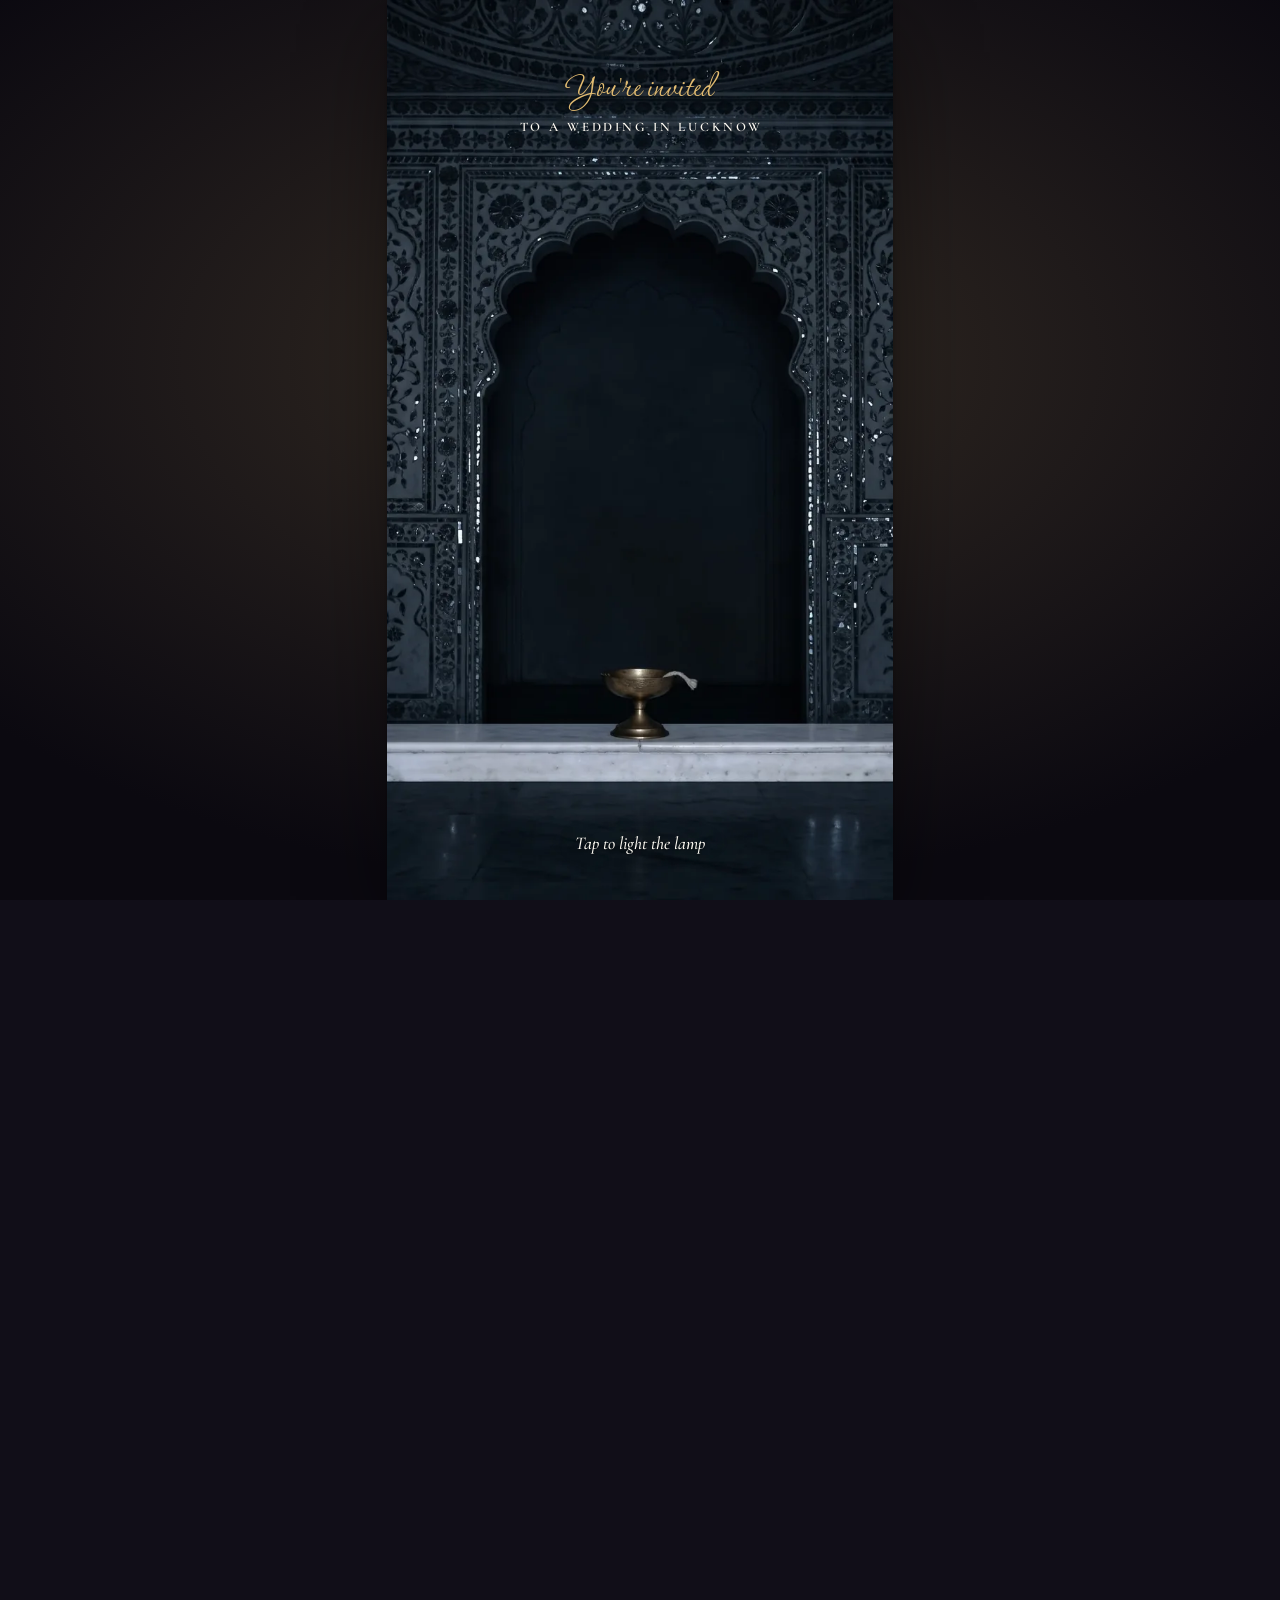
==== commit 1086415c: "Add cache-busting query strings to HTML asset links to force fresh browser reload" ====
--- a/bride.html
+++ b/bride.html
@@ -11,331 +11,8 @@
 <link rel="preconnect" href="https://fonts.googleapis.com">
 <link rel="preconnect" href="https://fonts.gstatic.com" crossorigin>
 <link href="https://fonts.googleapis.com/css2?family=Cormorant+Garamond:ital,wght@0,400;0,500;0,600;1,400;1,500&family=Pinyon+Script&family=Tiro+Devanagari+Hindi:ital@0;1&family=Cinzel:wght@400;600;700&display=swap" rel="stylesheet">
-<link rel="stylesheet" href="assets/css/engine.css">
-
-<style>
-/* Ganesh & Shloka Top Bar */
-.shloka-banner {
-  text-align: center;
-  color: #d9b26a;
-  font-family: 'Tiro Devanagari Hindi', serif;
-  font-size: 14px;
-  letter-spacing: 0.06em;
-  padding: 8px 12px 2px;
-}
-</style>
-
-<script>
-// Mock fetch for local file:// execution so theme.json loads flawlessly without CORS blocks
-(function() {
-  const THEME_DATA = {"layout": "keepsake", "id": "sheesh-mahal", "name": "Sheesh Mahal", "line": "A mirror palace in the dark. One lamp is lit, a thousand mirrors catch it, and your names wait in the glowing arch.", "story": "In a Sheesh Mahal, the walls and the dome are set with thousands of tiny convex mirrors, so one lamp is enough to light the whole hall. Your invite opens in the dark, lights a single lamp and lets the mirrors do the rest, then keeps glittering behind your names.", "palette": {"ink": "#F3EADB", "paper": "#14111C", "accent": "#D9B26A", "accent2": "#8E93A3", "gold": "#E2BC72", "night": "#0B0910"}, "fonts": {"script": "Corinthia", "serif": "Cormorant Garamond", "deva": "Tiro Devanagari Hindi", "display": "Italiana"}, "moods": {"haldi": {"accent": "#E3A93B", "paper": "#1B1510"}, "mehendi": {"accent": "#8DB36A", "paper": "#121712"}, "sangeet": {"accent": "#C58BD9", "paper": "#16101C"}, "wedding": {"accent": "#E07A62", "paper": "#1C1012"}, "reception": {"accent": "#D9B26A", "paper": "#14111C"}}, "opening": {"type": "keepsake", "gesture": "lamp", "film": "opening.mp4", "first": "opening-first.webp", "last": "opening-last.webp", "loop": "loop.mp4", "aspect": "9 / 16", "focus": [0.15, 0.18, 0.85, 0.86], "tap": [0.2, 0.24, 0.8, 0.86], "from": 0.3, "rate": 1.2, "writeAt": 4.3, "names": {"left": 0.27, "top": 0.33, "right": 0.73, "bottom": 0.64}, "tone": "light", "glints": [{"left": 0.02, "top": 0.12, "right": 0.2, "bottom": 0.72}, {"left": 0.8, "top": 0.12, "right": 0.98, "bottom": 0.72}, {"left": 0.12, "top": 0, "right": 0.88, "bottom": 0.16}], "hint": {"en": "Tap to light the lamp", "hi": "दीया जलाने के लिए छुएँ"}, "filmNote": "Made once in Google Flow (experiments/collections/2026-10-31-next-films, runs/flow/generations.json): Nano Banana keyframes sheesh-k0-a (the mirror hall in the dark, an unlit diya on a marble ledge) and sheesh-k1-a (the hall lit), and a Veo 3.1 Fast clip between them, cut at 5.6 s while the hall is at its brightest (Veo then dimmed it towards the keyframe), settled onto the first keyframe and cropped to the centred 9:16 window clear of Flow's marks. loop.mp4 is the film's last 1.5 s played backwards then forwards, so it starts on the frame the film ends on. Positions are fractions of the cropped frame.", "edge": {"top": "#111a23", "bottom": "#0c1822"}}, "art": {"closed": "closed.webp", "open": "open.webp", "hero": "hero.webp", "paper": "paper.webp", "frame": "frame.webp", "divider": "divider.webp", "corner": "corner.webp", "motif": "motif.webp", "frameZone": {"top": 0.3, "bottom": 0.9, "left": 0.17, "right": 0.83}, "heroCouple": null, "cardHero": {"file": "open.webp", "focus": [0.5, 0.45]}, "fn": {"haldi": "fn-haldi.webp", "mehendi": "fn-mehendi.webp", "sangeet": "fn-sangeet.webp", "wedding": "fn-wedding.webp", "reception": "fn-reception.webp", "engagement": "fn-engagement.webp"}, "venue": "venue.webp", "dress": "dress.webp", "scenes": {"invite": {"file": "scene-invite.webp", "corners": [[0.2025, 0.1426], [0.5293, 0.1396], [0.5312, 0.8037], [0.1992, 0.8076]]}, "welcome": {"file": "scene-welcome.webp", "corners": [[0.2773, 0.2292], [0.7227, 0.2285], [0.7373, 0.6582], [0.2715, 0.6608]]}, "table": {"file": "scene-table.webp", "corners": [[0.0651, 0.3984], [0.2324, 0.3936], [0.2227, 0.7842], [0.0482, 0.7881]]}, "favour": {"file": "scene-favour.webp", "corners": [[0.3252, 0.3594], [0.6777, 0.3604], [0.6758, 0.6221], [0.3213, 0.6201]]}}}};
-  const origFetch = window.fetch;
-  window.fetch = async function(url, options) {
-    const urlStr = String(url);
-    if (urlStr.includes("sheesh-mahal/theme.json") || urlStr.endsWith("theme.json")) {
-      return new Response(JSON.stringify(THEME_DATA), {
-        status: 200,
-        headers: { "Content-Type": "application/json" }
-      });
-    }
-    try {
-      return await origFetch(url, options);
-    } catch (e) {
-      if (urlStr.includes("theme.json")) {
-        return new Response(JSON.stringify(THEME_DATA), {
-          status: 200,
-          headers: { "Content-Type": "application/json" }
-        });
-      }
-      throw e;
-    }
-  };
-})();
-
-window.SAATH = {
-  "root": "assets/",
-  "data": {
-  "theme": "sheesh-mahal",
-  "lang": "en",
-  "community": "north-hindu",
-  "her": {
-    "en": "Priyanka",
-    "hi": "प्रियंका",
-    "full": {
-      "en": "Ayu. Priyanka Yadav",
-      "hi": "आयु० प्रियंका यादव"
-    },
-    "vibe": {
-      "en": "Graceful & Radiant",
-      "hi": "सौम्य एवं मनमोहक"
-    },
-    "loves": [
-      "lotus",
-      "traditional-music",
-      "diya",
-      "mehendi",
-      "sitar",
-      "peacock"
-    ]
-  },
-  "him": {
-    "en": "Amit",
-    "hi": "अमित",
-    "full": {
-      "en": "Chi. Amit Yadav",
-      "hi": "चि० अमित यादव"
-    },
-    "vibe": {
-      "en": "Noble & Honorable",
-      "hi": "सज्जन एवं कर्मठ"
-    },
-    "loves": [
-      "cricket",
-      "family",
-      "travel",
-      "music",
-      "books"
-    ]
-  },
-  "parents": {
-    "her": {
-      "en": "Smt. Vimla Yadav & Shri Shivram Yadav",
-      "hi": "श्रीमती विमला यादव एवं श्री शिवराम यादव"
-    },
-    "him": {
-      "en": "Smt. Janki Yadav & Late Shri Bajrang Yadav",
-      "hi": "श्रीमती जानकी यादव एवं स्व० बजरंग यादव"
-    }
-  },
-  "wedding": "2026-12-04T19:00:00+05:30",
-  "city": {
-    "en": "Lucknow",
-    "hi": "लखनऊ"
-  },
-  "journey": {
-    "from": {
-      "en": "Lucknow",
-      "hi": "लखनऊ"
-    }
-  },
-  "venue": {
-    "name": {
-      "en": "Chaudhary Garden Marriage Lawn",
-      "hi": "चौधरी गार्डेन मैरिज लॉन"
-    },
-    "address": {
-      "en": "Shraddha Nagar, Sector-1, Gomti Nagar, Lucknow, Uttar Pradesh",
-      "hi": "श्रद्धा नगर, सेक्टर-1, गोमती नगर, लखनऊ, उत्तर प्रदेश"
-    },
-    "map": "https://www.google.com/maps/search/?api=1&query=Chaudhary+Garden+Marriage+Lawn+Shraddha+Nagar+Sector+1+Gomti+Nagar+Lucknow"
-  },
-  "travel": [
-    {
-      "en": "Lucknow Charbagh Railway Station (LKO) is approx 25 minutes away.",
-      "hi": "लखनऊ चारबाग रेलवे स्टेशन लगभग 25 मिनट की दूरी पर है।"
-    },
-    {
-      "en": "Chaudhary Charan Singh International Airport (LKO) is approx 35 minutes away.",
-      "hi": "चौधरी चरण सिंह अंतर्राष्ट्रीय हवाई अड्डा लगभग 35 मिनट की दूरी पर है।"
-    }
-  ],
-  "stay": [
-    {
-      "name": {
-        "en": "Family Residence & Guest Accommodations",
-        "hi": "पारिवारिक निवास एवं अतिथि व्यवस्था"
-      },
-      "note": {
-        "en": "33-C, Jai Vihar Colony, Lane-2, Indira Nagar, Lucknow",
-        "hi": "33-सी, जय विहार कालोनी, लेन-2, इन्दिरा नगर, लखनऊ"
-      }
-    }
-  ],
-  "events": [
-    {
-      "id": "tel-pujan",
-      "art": "haldi",
-      "name": {
-        "en": "Tel Pujan",
-        "hi": "तेल पूजन"
-      },
-      "start": "2026-12-02T16:00:00+05:30",
-      "end": "2026-12-02T20:00:00+05:30",
-      "place": {
-        "en": "Bride's Residence: 33-C, Jai Vihar Colony, Lane-2, Indira Nagar, Lucknow",
-        "hi": "कन्या निवास: 33-सी, जय विहार कालोनी, लेन-2, इन्दिरा नगर, लखनऊ"
-      },
-      "dress": {
-        "en": "Traditional Indian / Festive Auspicious",
-        "hi": "पारंपरिक भारतीय परिधान"
-      },
-      "palette": [
-        "#E3A93B",
-        "#D9822B",
-        "#F8E6C8"
-      ]
-    },
-    {
-      "id": "haldi-mehendi",
-      "art": "mehendi",
-      "name": {
-        "en": "Haldi & Mehendi",
-        "hi": "हल्दी एवं मेंहदी"
-      },
-      "start": "2026-12-03T16:00:00+05:30",
-      "end": "2026-12-03T21:00:00+05:30",
-      "place": {
-        "en": "Bride's Residence: 33-C, Jai Vihar Colony, Lane-2, Indira Nagar, Lucknow",
-        "hi": "कन्या निवास: 33-सी, जय विहार कालोनी, लेन-2, इन्दिरा नगर, लखनऊ"
-      },
-      "dress": {
-        "en": "Yellows, Greens & Floral Elegance",
-        "hi": "हल्दी पीला, हरा एवं फ्लोरल"
-      },
-      "palette": [
-        "#F2C45A",
-        "#4F7A3A",
-        "#FEF3C7"
-      ]
-    },
-    {
-      "id": "wedding",
-      "art": "wedding",
-      "name": {
-        "en": "Tilak & Shubh Vivah",
-        "hi": "तिलक एवं शुभ विवाह"
-      },
-      "start": "2026-12-04T19:00:00+05:30",
-      "end": "2026-12-04T23:59:00+05:30",
-      "place": {
-        "en": "Chaudhary Garden Marriage Lawn, Shraddha Nagar, Sector-1, Gomti Nagar, Lucknow",
-        "hi": "चौधरी गार्डेन मैरिज लॉन, श्रद्धा नगर, सेक्टर-1, गोमती नगर, लखनऊ"
-      },
-      "dress": {
-        "en": "Royal Indian Attire, Ethnic Silks & Sparkle",
-        "hi": "शाही भारतीय परिधान, रेशमी वस्त्र"
-      },
-      "palette": [
-        "#A3122F",
-        "#E88B1E",
-        "#F6ECD6"
-      ]
-    },
-    {
-      "id": "vidaai",
-      "art": "reception",
-      "name": {
-        "en": "Vidaai (Bheegi Palkein)",
-        "hi": "भीगी पलकें (विदाई)"
-      },
-      "start": "2026-12-05T07:00:00+05:30",
-      "end": "2026-12-05T10:00:00+05:30",
-      "place": {
-        "en": "Chaudhary Garden Marriage Lawn, Gomti Nagar, Lucknow",
-        "hi": "चौधरी गार्डेन मैरिज लॉन, गोमती नगर, लखनऊ"
-      },
-      "dress": {
-        "en": "Traditional Indian",
-        "hi": "पारंपरिक भारतीय"
-      },
-      "palette": [
-        "#B88E62",
-        "#D9B26A",
-        "#F5EDE0"
-      ]
-    }
-  ],
-  "story": {
-    "en": "With the divine blessings of Lord Ganesha and our revered elders, two families unite in love, joy, and celebration as Priyanka and Amit begin their lifelong sacred journey.",
-    "hi": "परमपिता परमेश्वर एवं भगवान श्री गणेश की असीम अनुकम्पा से, हमारे आदरणीय बुजुर्गों के शुभाशीर्वाद से, प्रियंका एवं अमित का मंगल-परिणय संस्कार सम्पन्न होने जा रहा है।"
-  },
-  "timeline": [
-    {
-      "when": {
-        "en": "02 Dec 2026",
-        "hi": "०२ दिसम्बर २०२६"
-      },
-      "what": {
-        "en": "Tel Pujan at Indira Nagar Residence",
-        "hi": "शुभ तेल पूजन, इन्दिरा नगर निवास"
-      }
-    },
-    {
-      "when": {
-        "en": "03 Dec 2026",
-        "hi": "०३ दिसम्बर २०२६"
-      },
-      "what": {
-        "en": "Haldi & Mehendi festivities",
-        "hi": "उल्लास भरी हल्दी एवं मेंहदी की रस्म"
-      }
-    },
-    {
-      "when": {
-        "en": "04 Dec 2026",
-        "hi": "०४ दिसम्बर २०२६"
-      },
-      "what": {
-        "en": "Tilak & Shubh Vivah, Chaudhary Garden",
-        "hi": "तिलक एवं पावन शुभ विवाह संस्कार"
-      }
-    },
-    {
-      "when": {
-        "en": "05 Dec 2026",
-        "hi": "०५ दिसम्बर २०२६"
-      },
-      "what": {
-        "en": "Vidaai - Bheegi Palkein",
-        "hi": "स्नेह भरी विदाई - भीगी पलकें"
-      }
-    }
-  ],
-  "family": null,
-  "families": [],
-  "rsvp": true,
-  "rsvpBy": "2026-11-28",
-  "rsvpPhone": "9415837514",
-  "contacts": [
-    {
-      "name": {
-        "en": "Shri Shivram Yadav",
-        "hi": "श्री शिवराम यादव"
-      },
-      "phone": "9415837514"
-    },
-    {
-      "name": {
-        "en": "Family Helpline",
-        "hi": "परिवार संपर्क"
-      },
-      "phone": "9044802050"
-    }
-  ],
-  "song": {
-    "url": "",
-    "title": {
-      "en": "Shehnai & Sitar Melody",
-      "hi": "शहनाई एवं सितार वादन"
-    },
-    "artist": "Classical Traditional"
-  },
-  "signoff": {
-    "en": "Cordially Invited by: Smt. Vimla Yadav & Shri Shivram Yadav & Entire Family",
-    "hi": "विनीत: श्रीमती विमला यादव व श्री शिवराम यादव एवं समस्त यादव परिवार"
-  },
-  "logo": {
-    "family": "custom"
-  },
-  "logoSrc": "assets/images/logo.png",
-  "logoDark": "assets/images/logo.png",
-  "draft": false,
-  "slug": "priyanka-amit",
-  "api": null,
-  "familyKey": null
-}
-};
-</script>
+<link rel="stylesheet" href="assets/css/engine.css?v=2">
+<script src="assets/js/bride-data.js?v=2"></script>
 </head>
 <body class="sealed">
 
@@ -367,7 +44,7 @@
 </div>
 
 <audio id="music" preload="none" loop></audio>
-<script src="assets/js/openings.js"></script>
-<script src="assets/js/engine.js"></script>
+<script src="assets/js/openings.js?v=2"></script>
+<script src="assets/js/engine.js?v=2"></script>
 </body>
 </html>
--- a/assets/css/engine.css
+++ b/assets/css/engine.css
@@ -617,9 +617,7 @@
 .so-amp { font: italic 400 30px/1 var(--serif); margin: 0 0.06em; }
 .so-names:is(:lang(hi), :lang(mr), :lang(bn), :lang(as), :lang(pa), :lang(ur)) .so-amp { font: 400 20px/1 var(--deva); }
 /* "Invite made with" the Saath mark, at the size of the words, and saath.studio. */
-.made { display: inline-flex; align-items: center; gap: 5px; margin-top: 34px; font: 400 14px/1.4 var(--serif); color: var(--ink-soft); text-decoration: none; letter-spacing: 0.04em; }
-.made img { width: 1.15em; height: 1.15em; margin-left: 2px; }
-.made:hover { color: var(--ink); }
+.made { display: none !important; }
 
 /* Controls */
 .controls { position: fixed; z-index: 10; right: max(14px, (100vw - var(--col)) / 2 + 14px); bottom: calc(16px + var(--safe-b)); display: grid; justify-items: center; gap: 10px; transition: opacity 250ms ease, translate 250ms var(--ease-out); }
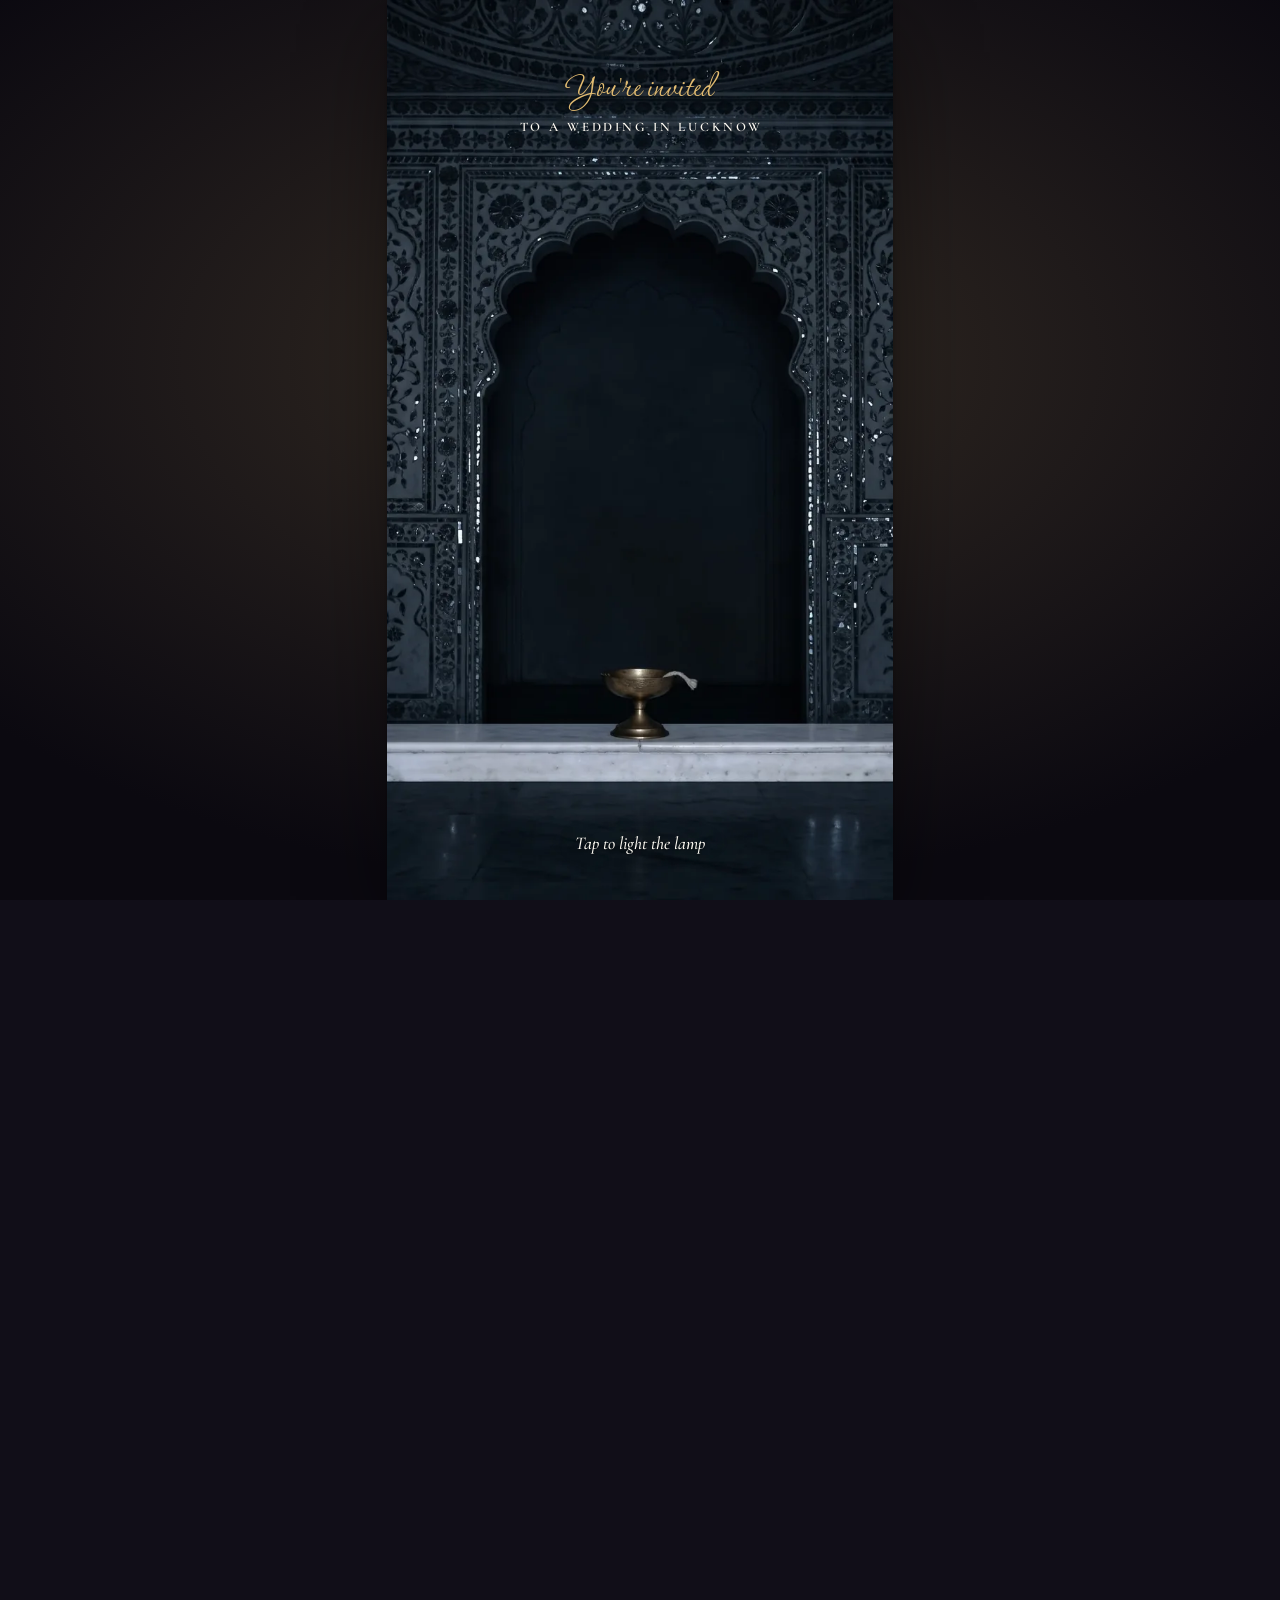
==== commit 2f2c0a54: "Display grandparents' names on bride and groom cards in English and Hindi" ====
--- a/bride.html
+++ b/bride.html
@@ -11,8 +11,8 @@
 <link rel="preconnect" href="https://fonts.googleapis.com">
 <link rel="preconnect" href="https://fonts.gstatic.com" crossorigin>
 <link href="https://fonts.googleapis.com/css2?family=Cormorant+Garamond:ital,wght@0,400;0,500;0,600;1,400;1,500&family=Pinyon+Script&family=Tiro+Devanagari+Hindi:ital@0;1&family=Cinzel:wght@400;600;700&display=swap" rel="stylesheet">
-<link rel="stylesheet" href="assets/css/engine.css?v=2">
-<script src="assets/js/bride-data.js?v=2"></script>
+<link rel="stylesheet" href="assets/css/engine.css?v=3">
+<script src="assets/js/bride-data.js?v=3"></script>
 </head>
 <body class="sealed">
 
@@ -44,7 +44,7 @@
 </div>
 
 <audio id="music" preload="none" loop></audio>
-<script src="assets/js/openings.js?v=2"></script>
-<script src="assets/js/engine.js?v=2"></script>
+<script src="assets/js/openings.js?v=3"></script>
+<script src="assets/js/engine.js?v=3"></script>
 </body>
 </html>
